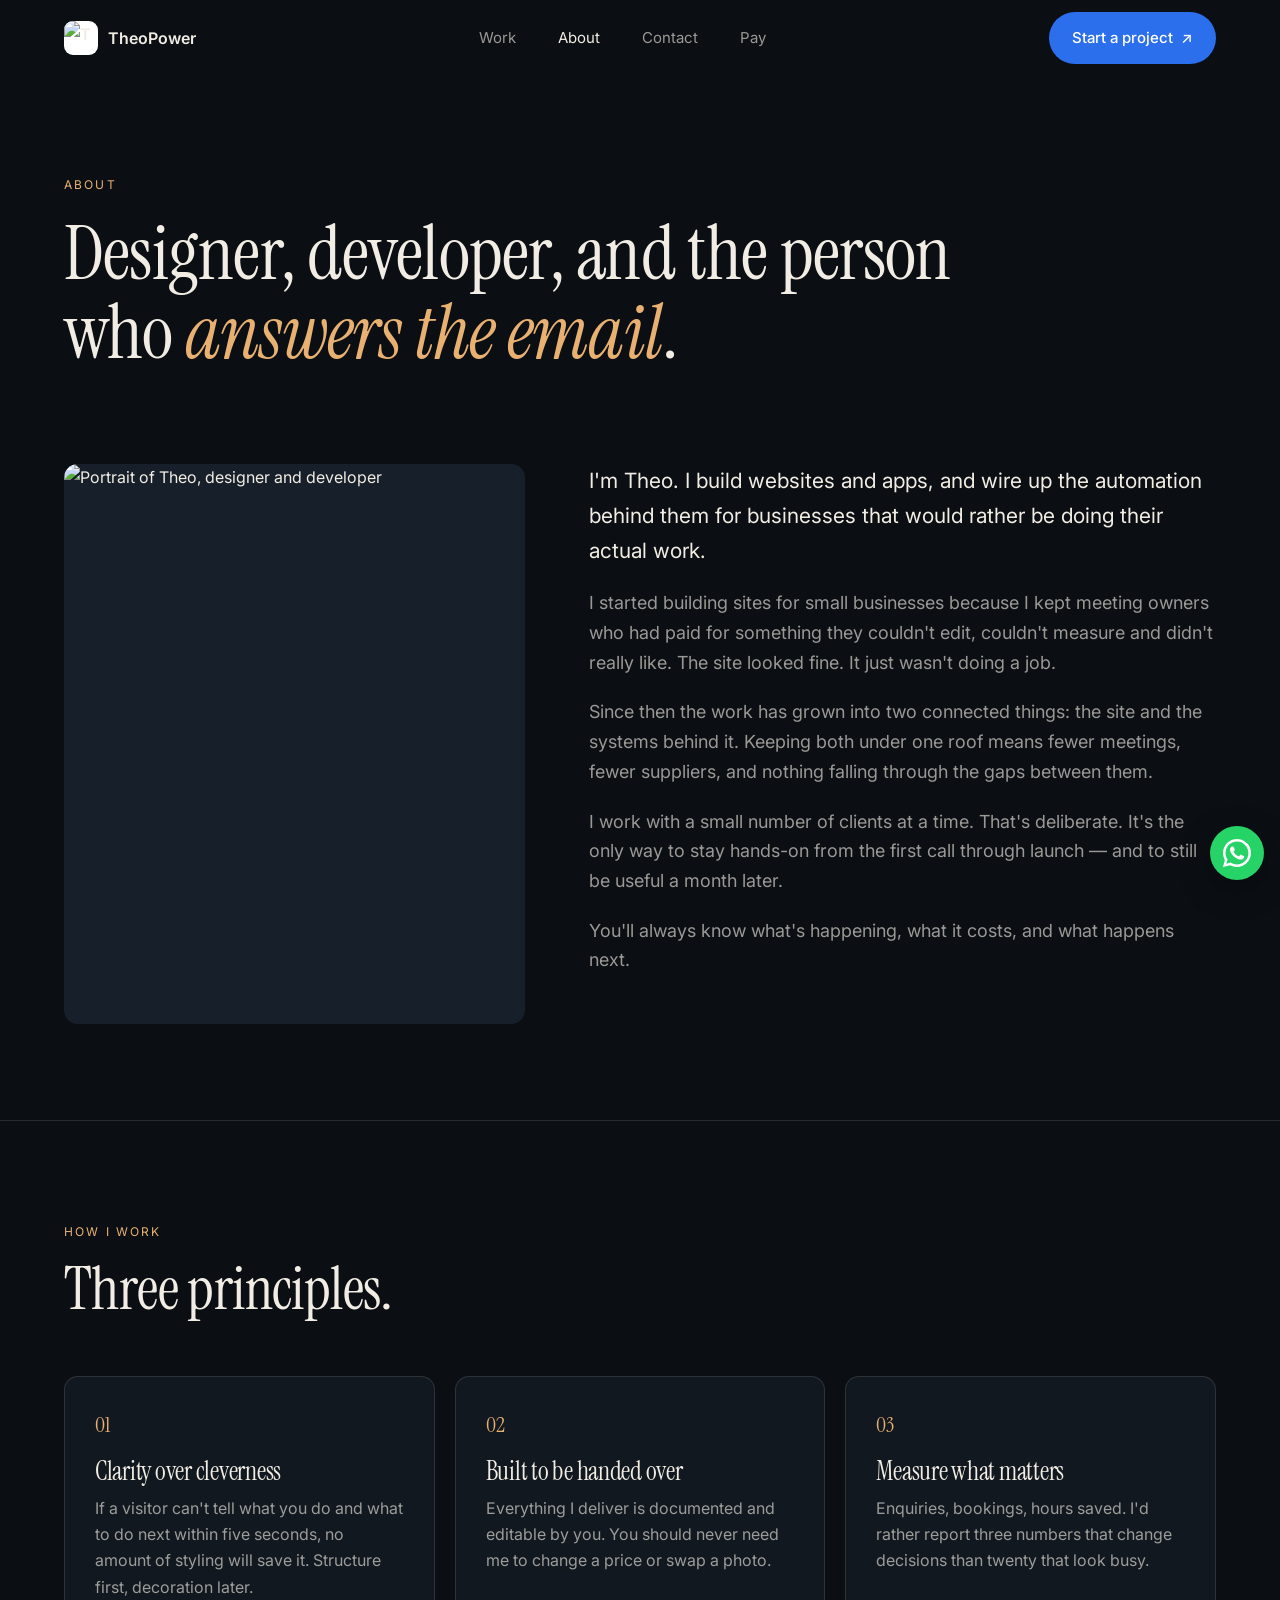
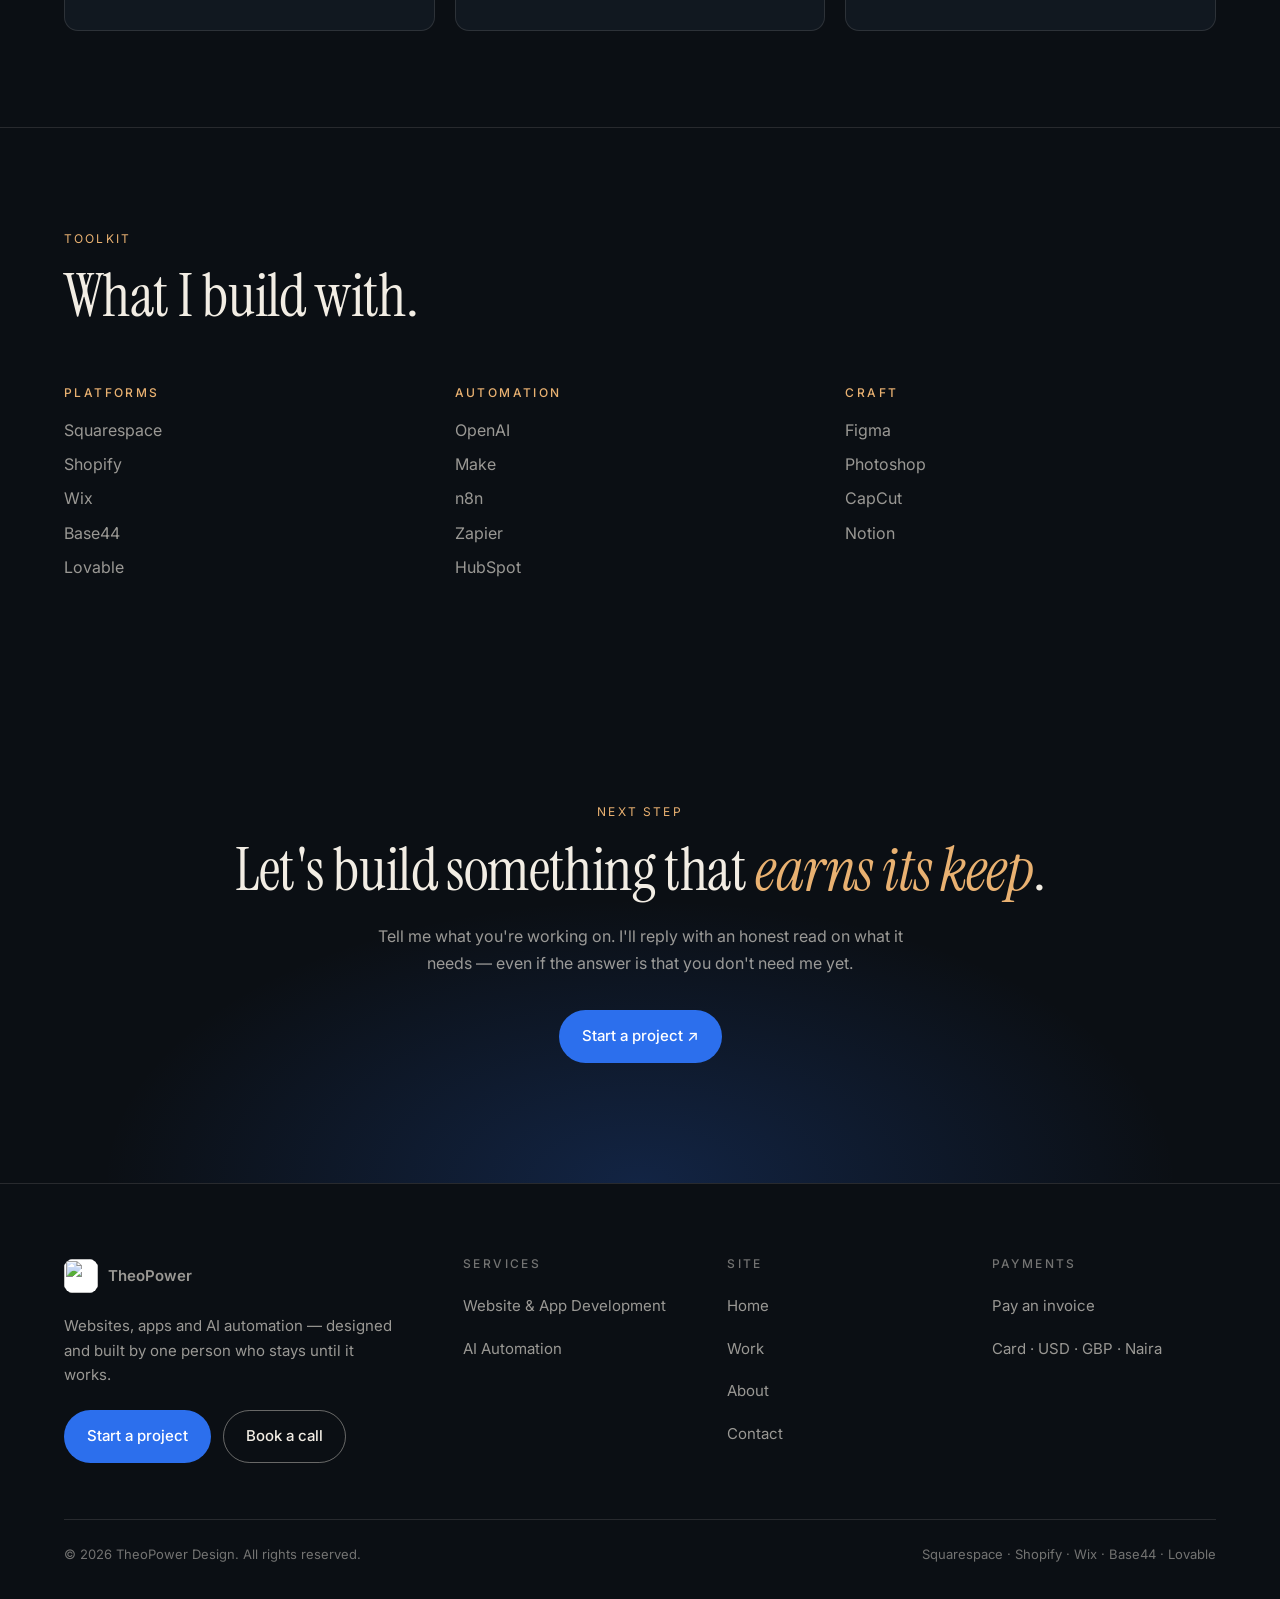
==== about.html @ 073e1268 "Launch TheoPower website" ====
<!doctype html>
<html lang="en">
<head>
<meta charset="utf-8">
<meta name="viewport" content="width=device-width,initial-scale=1,viewport-fit=cover">
<meta name="theme-color" content="#0b0f14">
<meta name="color-scheme" content="dark">
<title>About | TheoPower</title>
<meta name="description" content="Designer, developer, and the person who answers the email.">
<link rel="stylesheet" href="styles.css">
</head>
<body data-page="about">
<main>
  <section class="page-hero">
    <div class="wrap">
      <span class="eyebrow">About</span>
      <h1>Designer, developer, and the person who <em>answers the email</em>.</h1>
    </div>
  </section>

  <section style="padding-top:0">
    <div class="wrap split" style="align-items:start">
      <div class="portrait reveal"><img data-img="portrait" alt="Portrait of Theo, designer and developer"></div>
      <div class="prose reveal">
        <p>I'm Theo. I build websites and apps, and wire up the automation behind them for businesses that would rather be doing their actual work.</p>
        <p>I started building sites for small businesses because I kept meeting owners who had paid for something they couldn't edit, couldn't measure and didn't really like. The site looked fine. It just wasn't doing a job.</p>
        <p>Since then the work has grown into two connected things: the site and the systems behind it. Keeping both under one roof means fewer meetings, fewer suppliers, and nothing falling through the gaps between them.</p>
        <p>I work with a small number of clients at a time. That's deliberate. It's the only way to stay hands-on from the first call through launch — and to still be useful a month later.</p>
        <p>You'll always know what's happening, what it costs, and what happens next.</p>
      </div>
    </div>
  </section>

  <section class="divider">
    <div class="wrap">
      <div class="sec-head reveal"><div><span class="eyebrow">How I work</span><h2>Three principles.</h2></div></div>
      <div class="principles">
        <div class="card reveal"><span class="num">01</span><h3>Clarity over cleverness</h3><p>If a visitor can't tell what you do and what to do next within five seconds, no amount of styling will save it. Structure first, decoration later.</p></div>
        <div class="card reveal"><span class="num">02</span><h3>Built to be handed over</h3><p>Everything I deliver is documented and editable by you. You should never need me to change a price or swap a photo.</p></div>
        <div class="card reveal"><span class="num">03</span><h3>Measure what matters</h3><p>Enquiries, bookings, hours saved. I'd rather report three numbers that change decisions than twenty that look busy.</p></div>
      </div>
    </div>
  </section>

  <section class="divider">
    <div class="wrap">
      <div class="sec-head reveal"><div><span class="eyebrow">Toolkit</span><h2>What I build with.</h2></div></div>
      <div class="toolkit reveal">
        <div><h4>PLATFORMS</h4><ul><li>Squarespace</li><li>Shopify</li><li>Wix</li><li>Base44</li><li>Lovable</li></ul></div>
        <div><h4>AUTOMATION</h4><ul><li>OpenAI</li><li>Make</li><li>n8n</li><li>Zapier</li><li>HubSpot</li></ul></div>
        <div><h4>CRAFT</h4><ul><li>Figma</li><li>Photoshop</li><li>CapCut</li><li>Notion</li></ul></div>
      </div>
    </div>
  </section>

  <section class="cta">
    <div class="wrap reveal">
      <span class="eyebrow">Next step</span>
      <h2>Let's build something that <em>earns its keep</em>.</h2>
      <p>Tell me what you're working on. I'll reply with an honest read on what it needs — even if the answer is that you don't need me yet.</p>
      <a class="btn btn-primary" href="contact.html">Start a project ↗</a>
    </div>
  </section>
</main>
<script src="config.js"></script>
<script src="site.js"></script>
</body>
</html>
---- styles.css ----
@import url('https://fonts.googleapis.com/css2?family=Instrument+Serif:ital@0;1&family=Inter:wght@400;500;600&display=swap');

:root{
  --bg:#0b0f14; --bg-2:#111820; --surface:#17202a; --line:rgba(242,237,228,.12);
  --text:#f2ede4; --muted:rgba(242,237,228,.62); --faint:rgba(242,237,228,.45);
  --amber:#e9b171; --blue:#2c6fed; --blue-d:#144eb8; --ok:#5fc48a; --err:#ef7a6b;
  --serif:"Instrument Serif",Georgia,serif; --sans:Inter,ui-sans-serif,system-ui,-apple-system,sans-serif;
  --wrap:1200px; --r:14px;
}
*{box-sizing:border-box;margin:0;padding:0}
html{scroll-behavior:smooth}
body{background:var(--bg);color:var(--text);font:400 16px/1.65 var(--sans);-webkit-font-smoothing:antialiased;overflow-x:hidden}
img{max-width:100%;display:block}
[hidden]{display:none!important}
a{color:inherit;text-decoration:none}
button,input,select,textarea{font:inherit;color:inherit}
.wrap{max-width:var(--wrap);margin:0 auto;padding:0 24px}
@media(max-width:600px){.wrap{padding:0 16px}}

/* type */
.eyebrow{font-size:12px;letter-spacing:.18em;text-transform:uppercase;color:var(--amber);display:inline-flex;align-items:center;gap:10px}
.eyebrow.dot::before{content:"";width:7px;height:7px;border-radius:50%;background:var(--amber);box-shadow:0 0 12px var(--amber)}
h1,h2,h3{font-family:var(--serif);font-weight:400;line-height:1.04;letter-spacing:-.01em}
h1{font-size:clamp(44px,7.4vw,96px)}
h2{font-size:clamp(34px,4.8vw,60px)}
h3{font-size:clamp(24px,2.6vw,32px)}
h1 em,h2 em{color:var(--amber);font-style:italic}
.lead{font-size:clamp(17px,1.6vw,19px);color:var(--muted);max-width:620px}
p{color:var(--muted)}

/* buttons */
.btn{display:inline-flex;align-items:center;gap:8px;padding:13px 22px;border-radius:999px;font-weight:500;font-size:15px;transition:.25s;border:1px solid transparent;cursor:pointer;background:none}
.btn-primary{background:var(--blue);color:#fff}
.btn-primary:hover{background:var(--blue-d);transform:translateY(-1px)}
.btn-ghost{border-color:rgba(242,237,228,.4)}
.btn-ghost:hover{border-color:var(--text);background:rgba(242,237,228,.06)}
.btn-link{padding:4px 0;border-radius:0;border-bottom:1px solid var(--amber)}
.btn[disabled]{opacity:.5;pointer-events:none}

/* header */
.site-header{position:fixed;inset:0 0 auto;z-index:50;transition:.3s}
.site-header.scrolled{background:rgba(11,15,20,.82);backdrop-filter:blur(14px);border-bottom:1px solid var(--line)}
.nav{display:flex;align-items:center;justify-content:space-between;height:76px}
.logo{display:flex;align-items:center;gap:10px;font-weight:600}
.logo img{width:34px;height:34px;border-radius:9px;object-fit:cover;background:#fff}
.nav-links{display:flex;gap:34px;font-size:15px}
.nav-links a{color:var(--muted);transition:.2s}
.nav-links a:hover,.nav-links a.active{color:var(--text)}
.menu-btn{display:none;background:none;border:0;width:40px;height:40px;cursor:pointer}
.menu-btn span{display:block;width:22px;height:1.5px;background:var(--text);margin:5px auto;transition:.3s}
@media(max-width:820px){
  .nav-links,.nav .btn{display:none}
  .menu-btn{display:block}
  .nav-open .nav-links{display:flex;position:fixed;inset:76px 0 0;flex-direction:column;background:var(--bg);padding:32px 24px;gap:22px;font-size:28px;font-family:var(--serif)}
  .nav-open .nav-links a{color:var(--text)}
  .nav-open .menu-btn span:first-child{transform:translateY(3.5px) rotate(45deg)}
  .nav-open .menu-btn span:last-child{transform:translateY(-3px) rotate(-45deg)}
}

/* hero */
.hero{position:relative;min-height:100svh;display:flex;align-items:flex-end;padding:140px 0 90px;overflow:hidden}
.hero-bg{position:absolute;inset:0;z-index:-1}
.hero-bg img{width:100%;height:100%;object-fit:cover;transform:scale(1.06);animation:drift 22s ease-in-out infinite alternate}
.hero-bg::after{content:"";position:absolute;inset:0;background:linear-gradient(180deg,rgba(11,15,20,.35) 0%,rgba(11,15,20,.55) 55%,var(--bg) 100%),linear-gradient(90deg,rgba(11,15,20,.75),transparent 70%)}
@keyframes drift{to{transform:scale(1.14) translate(-1.5%,-1%)}}
.hero h1{margin:22px 0 26px}
.hero-ctas{display:flex;flex-wrap:wrap;gap:22px;align-items:center;margin-top:36px}
.scroll-cue{position:absolute;right:24px;bottom:34px;font-size:11px;letter-spacing:.2em;color:var(--faint);display:flex;align-items:center;gap:12px}
.scroll-cue::before{content:"";width:60px;height:1px;background:var(--faint)}
@media(max-width:600px){.scroll-cue{display:none}}

/* page hero (inner pages) */
.page-hero{padding:170px 0 70px}
.page-hero h1{font-size:clamp(40px,6vw,76px);margin:18px 0 22px;max-width:900px}

/* sections */
section{padding:96px 0}
@media(max-width:600px){section{padding:68px 0}}
.sec-head{display:grid;grid-template-columns:1fr 1fr;gap:40px;align-items:end;margin-bottom:56px}
.sec-head h2{margin-top:14px}
@media(max-width:820px){.sec-head{grid-template-columns:1fr;gap:18px}}
.divider{border-top:1px solid var(--line)}

/* intro strip */
.intro{display:flex;justify-content:space-between;align-items:center;gap:24px;padding:46px 0;border-bottom:1px solid var(--line)}
.intro p.big{font-family:var(--serif);font-size:clamp(24px,2.8vw,34px);color:var(--text);line-height:1.2}
.intro small{color:var(--faint);letter-spacing:.14em;font-size:12px}
@media(max-width:700px){.intro{flex-direction:column;align-items:flex-start}}

/* marquee */
.marquee-label{font-size:11px;letter-spacing:.2em;color:var(--faint);text-align:center;margin:44px 0 18px}
.marquee{overflow:hidden;mask-image:linear-gradient(90deg,transparent,#000 12%,#000 88%,transparent);padding-bottom:44px;border-bottom:1px solid var(--line)}
.marquee-track{display:flex;gap:56px;width:max-content;animation:scroll 38s linear infinite}
.marquee-track span{font-size:14px;letter-spacing:.22em;color:var(--muted);white-space:nowrap}
@keyframes scroll{to{transform:translateX(-50%)}}

/* service rows */
.services{border-top:1px solid var(--line)}
.service-row{display:grid;grid-template-columns:80px 1.1fr 1.4fr 200px;gap:32px;align-items:center;padding:34px 0;border-bottom:1px solid var(--line);transition:.3s;position:relative}
.service-row:hover{background:linear-gradient(90deg,rgba(44,111,237,.08),transparent)}
.service-row .num{font-family:var(--serif);font-size:26px;color:var(--amber)}
.service-row .thumb{height:120px;border-radius:10px;overflow:hidden}
.service-row .thumb img{width:100%;height:100%;object-fit:cover;filter:saturate(.85);transition:.5s}
.service-row:hover .thumb img{transform:scale(1.06)}
.service-row .more{font-size:12px;letter-spacing:.16em;color:var(--amber);grid-column:3;margin-top:-18px}
.service-row .thumb{grid-row:1/3;grid-column:4}
@media(max-width:900px){.service-row{grid-template-columns:50px 1fr;gap:14px 20px}.service-row .thumb{grid-column:1/-1;grid-row:auto;order:-1;height:180px}.service-row .more{margin-top:0}.service-row p,.service-row .more{grid-column:2}}

/* process */
.process{display:grid;grid-template-columns:repeat(4,1fr);gap:0;border:1px solid var(--line);border-radius:var(--r);overflow:hidden}
.process > div{padding:32px 26px;border-right:1px solid var(--line);background:var(--bg-2)}
.process > div:last-child{border-right:0}
.process .num{font-family:var(--serif);color:var(--amber);font-size:22px}
.process h3{font-size:26px;margin:16px 0 10px}
.process p{font-size:15px}
@media(max-width:900px){.process{grid-template-columns:1fr 1fr}.process > div:nth-child(2){border-right:0}.process > div:nth-child(-n+2){border-bottom:1px solid var(--line)}}
@media(max-width:560px){.process{grid-template-columns:1fr}.process > div{border-right:0;border-bottom:1px solid var(--line)}}

/* about split */
.split{display:grid;grid-template-columns:40% 1fr;gap:64px;align-items:center}
.portrait{aspect-ratio:4/5;max-height:560px;width:100%;border-radius:var(--r);overflow:hidden;background:var(--surface)}
.portrait img{width:100%;height:100%;object-fit:cover;object-position:center top}
.split h2{margin:14px 0 24px}
.split p + p{margin-top:16px}
@media(max-width:767px){.split{grid-template-columns:1fr;gap:36px}.portrait{max-height:420px}}

/* CTA */
.cta{text-align:center;padding:120px 0;background:radial-gradient(60% 80% at 50% 100%,rgba(44,111,237,.22),transparent 70%)}
.cta h2{max-width:820px;margin:16px auto 22px}
.cta p{max-width:560px;margin:0 auto 34px}

/* footer */
.site-footer{border-top:1px solid var(--line);padding:70px 0 34px;font-size:15px}
.foot-grid{display:grid;grid-template-columns:1.6fr 1fr 1fr 1fr;gap:40px}
.foot-grid h4{font-size:11px;letter-spacing:.2em;color:var(--faint);font-weight:500;margin-bottom:16px}
.foot-grid ul{list-style:none;display:grid;gap:10px}
.foot-grid a{color:var(--muted)}
.foot-grid a:hover{color:var(--text)}
.foot-grid .blurb{max-width:340px;margin:16px 0 22px}
.foot-ctas{display:flex;gap:12px;flex-wrap:wrap}
.foot-bottom{display:flex;justify-content:space-between;gap:16px;flex-wrap:wrap;margin-top:56px;padding-top:24px;border-top:1px solid var(--line);color:var(--faint);font-size:13px}
@media(max-width:820px){.foot-grid{grid-template-columns:1fr 1fr}.foot-grid > div:first-child{grid-column:1/-1}}

/* about page */
.prose{max-width:720px}
.prose p{font-size:18px;margin-bottom:20px}
.prose p:first-child{color:var(--text);font-size:21px}
.principles{display:grid;grid-template-columns:repeat(3,1fr);gap:20px}
.card{background:var(--bg-2);border:1px solid var(--line);border-radius:var(--r);padding:30px}
.card .num{font-family:var(--serif);color:var(--amber);font-size:22px}
.card h3{font-size:26px;margin:14px 0 10px}
@media(max-width:820px){.principles{grid-template-columns:1fr}}
.toolkit{display:grid;grid-template-columns:repeat(3,1fr);gap:20px}
.toolkit h4{font-size:11px;letter-spacing:.2em;color:var(--amber);font-weight:500;margin-bottom:14px}
.toolkit ul{list-style:none;display:grid;gap:8px;color:var(--muted)}
@media(max-width:820px){.toolkit{grid-template-columns:1fr 1fr}}

/* forms */
.form-grid{display:grid;grid-template-columns:1.3fr 1fr;gap:64px}
@media(max-width:900px){.form-grid{grid-template-columns:1fr}}
.field{margin-bottom:22px}
.field label,.label{display:block;font-size:11px;letter-spacing:.2em;color:var(--faint);margin-bottom:10px;text-transform:uppercase}
.input,select.input,textarea.input{width:100%;background:var(--bg-2);border:1px solid var(--line);border-radius:10px;padding:14px 16px;outline:none;transition:.2s}
.input:focus{border-color:var(--blue);box-shadow:0 0 0 3px rgba(44,111,237,.2)}
textarea.input{min-height:150px;resize:vertical}
.chips{display:flex;flex-wrap:wrap;gap:10px}
.chips input{position:absolute;opacity:0;pointer-events:none}
.chips label{margin:0;letter-spacing:0;text-transform:none;font-size:14px;color:var(--muted);border:1px solid var(--line);border-radius:999px;padding:9px 16px;cursor:pointer;transition:.2s}
.chips input:checked + label{border-color:var(--blue);background:rgba(44,111,237,.16);color:var(--text)}
.chips input:focus-visible + label{outline:2px solid var(--blue)}
.form-actions{display:flex;flex-wrap:wrap;gap:12px;margin-top:8px}
.notice{margin-top:18px;padding:14px 16px;border-radius:10px;font-size:15px;display:none}
.notice.show{display:block}
.notice.ok{background:rgba(95,196,138,.12);color:var(--ok);border:1px solid rgba(95,196,138,.3)}
.notice.err{background:rgba(239,122,107,.12);color:var(--err);border:1px solid rgba(239,122,107,.3)}
.steps{list-style:none;display:grid;gap:22px}
.steps li{display:grid;grid-template-columns:44px 1fr;gap:10px}
.steps .num{font-family:var(--serif);color:var(--amber);font-size:22px}
.aside{background:var(--bg-2);border:1px solid var(--line);border-radius:var(--r);padding:32px;align-self:start;position:sticky;top:100px}
.aside h3{font-size:28px;margin-bottom:22px}
.aside .note{margin-top:26px;padding-top:22px;border-top:1px solid var(--line);font-size:15px}

/* pay page */
.pay-methods{display:grid;gap:14px;margin:6px 0 26px}
.method{display:grid;grid-template-columns:22px 1fr auto;gap:14px;align-items:center;border:1px solid var(--line);border-radius:12px;padding:18px;cursor:pointer;transition:.2s;background:var(--bg-2)}
.method:hover{border-color:rgba(242,237,228,.3)}
.method input{accent-color:var(--blue);width:18px;height:18px}
.method strong{display:block;font-weight:500}
.method small{color:var(--faint);font-size:13px}
.method .tag{font-size:11px;letter-spacing:.14em;color:var(--amber);border:1px solid rgba(233,177,113,.4);padding:4px 9px;border-radius:999px}
.method:has(input:checked){border-color:var(--blue);background:rgba(44,111,237,.1)}
.amount-row{display:grid;grid-template-columns:120px 1fr;gap:12px}
.panel{display:none;border:1px solid var(--line);border-radius:12px;padding:24px;background:var(--surface);margin-bottom:22px}
.panel.show{display:block}
.panel h4{font-family:var(--serif);font-weight:400;font-size:24px;margin-bottom:6px}
.acct{display:grid;gap:2px;margin-top:16px}
.acct-row{display:flex;justify-content:space-between;gap:12px;align-items:center;padding:12px 0;border-bottom:1px dashed var(--line)}
.acct-row:last-child{border-bottom:0}
.acct-row span{color:var(--faint);font-size:13px}
.acct-row b{font-weight:500;text-align:right;word-break:break-all}
.copy{background:none;border:1px solid var(--line);border-radius:8px;padding:5px 10px;font-size:12px;color:var(--muted);cursor:pointer;margin-left:10px;flex-shrink:0}
.copy:hover{color:var(--text);border-color:var(--text)}
.summary{font-size:15px;margin-top:6px}
.summary b{color:var(--text);font-weight:500}
.secure{display:flex;gap:10px;align-items:flex-start;font-size:14px;color:var(--faint);margin-top:18px}

/* case study */
.cs-hero-img{height:min(62vh,560px);border-radius:var(--r);overflow:hidden;margin-top:30px}
.cs-hero-img img{width:100%;height:100%;object-fit:cover}
.facts{display:grid;grid-template-columns:repeat(4,1fr);gap:24px;padding:40px 0;border-bottom:1px solid var(--line)}
.facts span{display:block;font-size:11px;letter-spacing:.2em;color:var(--faint);margin-bottom:8px}
.facts b{font-weight:500}
@media(max-width:820px){.facts{grid-template-columns:1fr 1fr}}
.two-col{display:grid;grid-template-columns:1fr 1.4fr;gap:56px}
@media(max-width:820px){.two-col{grid-template-columns:1fr;gap:20px}}
.two-col h2{margin-top:14px}
.two-col > p{font-size:18px}
.sites{display:grid;grid-template-columns:repeat(auto-fill,minmax(280px,1fr));gap:18px}
.site-card{display:flex;flex-direction:column;gap:10px;transition:.25s}
.site-card:hover{border-color:var(--blue);transform:translateY(-2px)}
.site-card .top{display:flex;justify-content:space-between;align-items:center}
.site-card .top .num{font-family:var(--serif);font-size:20px;color:var(--amber)}
.site-card .badge{font-size:10px;letter-spacing:.16em;color:var(--muted);border:1px solid var(--line);padding:3px 8px;border-radius:999px}
.site-card h3{font-size:24px;margin:4px 0 0}
.site-card .url{font-size:13px;color:var(--amber);margin-top:auto}
.gallery{display:grid;grid-template-columns:repeat(auto-fill,minmax(200px,1fr));gap:14px}
.gallery button{border:0;padding:0;background:var(--surface);border-radius:10px;overflow:hidden;cursor:zoom-in;aspect-ratio:3/4}
.gallery img{width:100%;height:100%;object-fit:cover;transition:.4s}
.gallery button:hover img{transform:scale(1.04)}
.tags{display:flex;flex-wrap:wrap;gap:8px;margin-bottom:26px}
.tags span{font-size:11px;letter-spacing:.16em;border:1px solid var(--line);padding:6px 12px;border-radius:999px;color:var(--muted)}
.checklist{list-style:none;display:grid;grid-template-columns:1fr 1fr;gap:0 40px}
.checklist li{padding:16px 0 16px 30px;border-bottom:1px solid var(--line);position:relative;color:var(--text)}
.checklist li::before{content:"";position:absolute;left:0;top:24px;width:14px;height:1px;background:var(--amber)}
@media(max-width:700px){.checklist{grid-template-columns:1fr}}
.stats{display:grid;grid-template-columns:repeat(3,1fr);gap:20px}
.stats .stat b{display:block;font-family:var(--serif);font-weight:400;font-size:clamp(52px,6vw,80px);color:var(--amber);line-height:1}
@media(max-width:700px){.stats{grid-template-columns:1fr}}
blockquote{font-family:var(--serif);font-size:clamp(26px,3.2vw,40px);line-height:1.2;max-width:900px;margin:70px 0 18px}
cite{font-style:normal;font-size:12px;letter-spacing:.18em;color:var(--faint)}
.more-grid{display:grid;grid-template-columns:repeat(3,1fr);gap:18px}
@media(max-width:820px){.more-grid{grid-template-columns:1fr}}
.next-cs{display:flex;justify-content:space-between;align-items:center;gap:20px;padding:50px 0;border-top:1px solid var(--line);border-bottom:1px solid var(--line)}
.next-cs h2{transition:.3s}
.next-cs:hover h2{color:var(--amber)}

/* lightbox */
.lightbox{position:fixed;inset:0;background:rgba(5,7,10,.94);z-index:100;display:none;align-items:center;justify-content:center;padding:24px}
.lightbox.show{display:flex}
.lightbox img{max-height:90vh;max-width:100%;border-radius:10px}
.lightbox button{position:absolute;top:18px;right:18px;background:none;border:1px solid var(--line);border-radius:999px;width:44px;height:44px;cursor:pointer;font-size:20px}

/* reveal */
.reveal{opacity:0;transform:translateY(24px);transition:opacity .8s ease,transform .8s ease}
.reveal.in{opacity:1;transform:none}
@media(prefers-reduced-motion:reduce){.reveal{opacity:1;transform:none}.hero-bg img,.marquee-track{animation:none}}

/* cursor ring (mouse only) */
.cursor{position:fixed;top:0;left:0;width:34px;height:34px;border:1.5px solid var(--blue);border-radius:50%;pointer-events:none;z-index:200;transform:translate(-50%,-50%);transition:width .2s,height .2s,background .2s,opacity .2s;opacity:0}
.cursor.big{width:58px;height:58px;background:rgba(44,111,237,.12)}
@media(hover:none),(pointer:coarse){.cursor{display:none}}

/* whatsapp float */
.wa-float{position:fixed;right:20px;bottom:76px;z-index:60;width:54px;height:54px;border-radius:50%;background:#25d366;display:grid;place-items:center;box-shadow:0 10px 30px rgba(0,0,0,.35);transition:.2s}
.wa-float:hover{transform:scale(1.06)}
.wa-float svg{width:28px;height:28px;fill:#fff}

/* =================================================================
   RESPONSIVE POLISH — phones, tablets, laptops, large & 4K screens
   ================================================================= */
html{-webkit-text-size-adjust:100%;text-size-adjust:100%}
body{overflow-wrap:break-word}
::selection{background:rgba(44,111,237,.45);color:#fff}
:focus-visible{outline:2px solid var(--blue);outline-offset:3px;border-radius:6px}

/* readable small text everywhere (was 10–11px) */
.eyebrow,.marquee-label,.intro small,.scroll-cue,.foot-grid h4,.field label,.label,
.facts span,.tags span,.toolkit h4,.service-row .more,.method .tag,.site-card .badge,cite{font-size:12px}

/* comfortable tap targets (44px) */
.btn{min-height:46px}
.btn-link{min-height:44px;padding:10px 0 6px}
.nav-links a{padding:10px 4px}
.logo{min-height:44px}
.page-hero a.eyebrow{padding:12px 0;margin:-12px 0}
.aside .note a,.foot-grid ul a{display:inline-block;padding:4px 0}
.foot-grid .btn{padding:13px 22px}
.foot-grid .btn-primary,.foot-grid .btn-primary:hover{color:#fff}
.foot-grid .btn-ghost{color:var(--text)}
.foot-grid .logo{display:flex}
.copy{min-height:34px;padding:6px 12px}
.chips label{padding:11px 16px}

/* notched phones / home-indicator */
.wa-float{bottom:calc(20px + env(safe-area-inset-bottom));right:calc(16px + env(safe-area-inset-right))}
.site-header .nav{padding-left:max(24px,env(safe-area-inset-left));padding-right:max(24px,env(safe-area-inset-right))}

/* hero: never an empty screen of space on tall tablets */
.hero{min-height:min(100svh,900px)}
@media (orientation:portrait) and (min-width:600px){.hero{min-height:72svh}}
@media (max-height:500px) and (orientation:landscape){
  .hero{min-height:auto;padding:110px 0 60px}.scroll-cue{display:none}
  .page-hero{padding:110px 0 40px}
  .nav-open .nav-links{overflow-y:auto;font-size:22px;gap:14px}
}

/* case-study hero image: proportional instead of 62% of screen height */
.cs-hero-img{height:auto;aspect-ratio:16/9;max-height:620px}
@media(max-width:600px){.cs-hero-img{aspect-ratio:4/3}}

/* small phones (≤380px: iPhone SE, small Androids) */
@media(max-width:380px){
  body{font-size:15px}
  h1{font-size:40px}
  .page-hero h1{font-size:36px}
  h2{font-size:31px}
  .hero{padding:120px 0 64px}
  .hero-ctas{gap:14px}
  .hero-ctas .btn{width:100%;justify-content:center}
  .btn-link{justify-content:center}
  .process > div,.card,.aside,.panel{padding:22px}
  .method{grid-template-columns:20px 1fr;padding:16px}
  .method .tag{grid-column:2;justify-self:start}
  .acct-row{flex-direction:column;align-items:flex-start;gap:4px}
  .acct-row b{text-align:left}
  .amount-row{grid-template-columns:96px 1fr}
  .foot-grid{grid-template-columns:1fr}
  .foot-ctas .btn{flex:1;justify-content:center}
}

/* phones */
@media(max-width:600px){
  .hero h1 br{display:none}
  .sec-head{margin-bottom:36px}
  .intro{padding:34px 0}
  .stats{gap:28px}
  blockquote{margin-top:44px}
  .next-cs{padding:34px 0}
  .form-actions .btn{flex:1 1 auto;justify-content:center}
  .aside{position:static}
  .cta{padding:84px 0}
}

/* tablets */
@media(min-width:601px) and (max-width:1024px){
  section{padding:80px 0}
  .aside{position:static}
  .principles{grid-template-columns:1fr 1fr}
  .principles > :last-child:nth-child(odd){grid-column:1/-1}
}
@media(min-width:821px) and (max-width:1100px){.nav-links{gap:22px}}

/* touch devices: no hover-zoom stickiness */
@media(hover:none){
  .service-row:hover{background:none}
  .service-row:hover .thumb img,.gallery button:hover img{transform:none}
  .btn-primary:hover,.site-card:hover{transform:none}
}

/* large desktops */
@media(min-width:1600px){
  :root{--wrap:1360px}
  body{font-size:17px}
  h1{font-size:clamp(96px,5.6vw,124px)}
  h2{font-size:clamp(60px,3.4vw,76px)}
  .lead{font-size:20px;max-width:700px}
  .nav{height:88px}
}
/* 2K / 4K screens */
@media(min-width:2200px){
  :root{--wrap:1680px}
  body{font-size:19px}
  h1{font-size:clamp(124px,5.2vw,168px)}
  h2{font-size:clamp(76px,3.2vw,100px)}
  h3{font-size:38px}
  .lead{font-size:23px;max-width:820px}
  .eyebrow,.marquee-label,.field label,.label,.facts span{font-size:14px}
  .btn{font-size:17px;padding:16px 28px}
  .nav-links{font-size:17px;gap:44px}
  .logo img{width:40px;height:40px}
  .marquee-track span{font-size:17px}
  .service-row{grid-template-columns:110px 1.1fr 1.4fr 280px}
  .service-row .thumb{height:160px}
  .portrait{max-height:720px}
  section{padding:130px 0}
}

/* print */
@media print{.site-header,.wa-float,.cursor,.hero-bg,.marquee{display:none}body{background:#fff;color:#000}p{color:#333}}
@media(max-width:600px){.wa-float{width:50px;height:50px;right:12px}.wa-float svg{width:26px;height:26px}}
.site-footer{padding-bottom:calc(34px + env(safe-area-inset-bottom))}
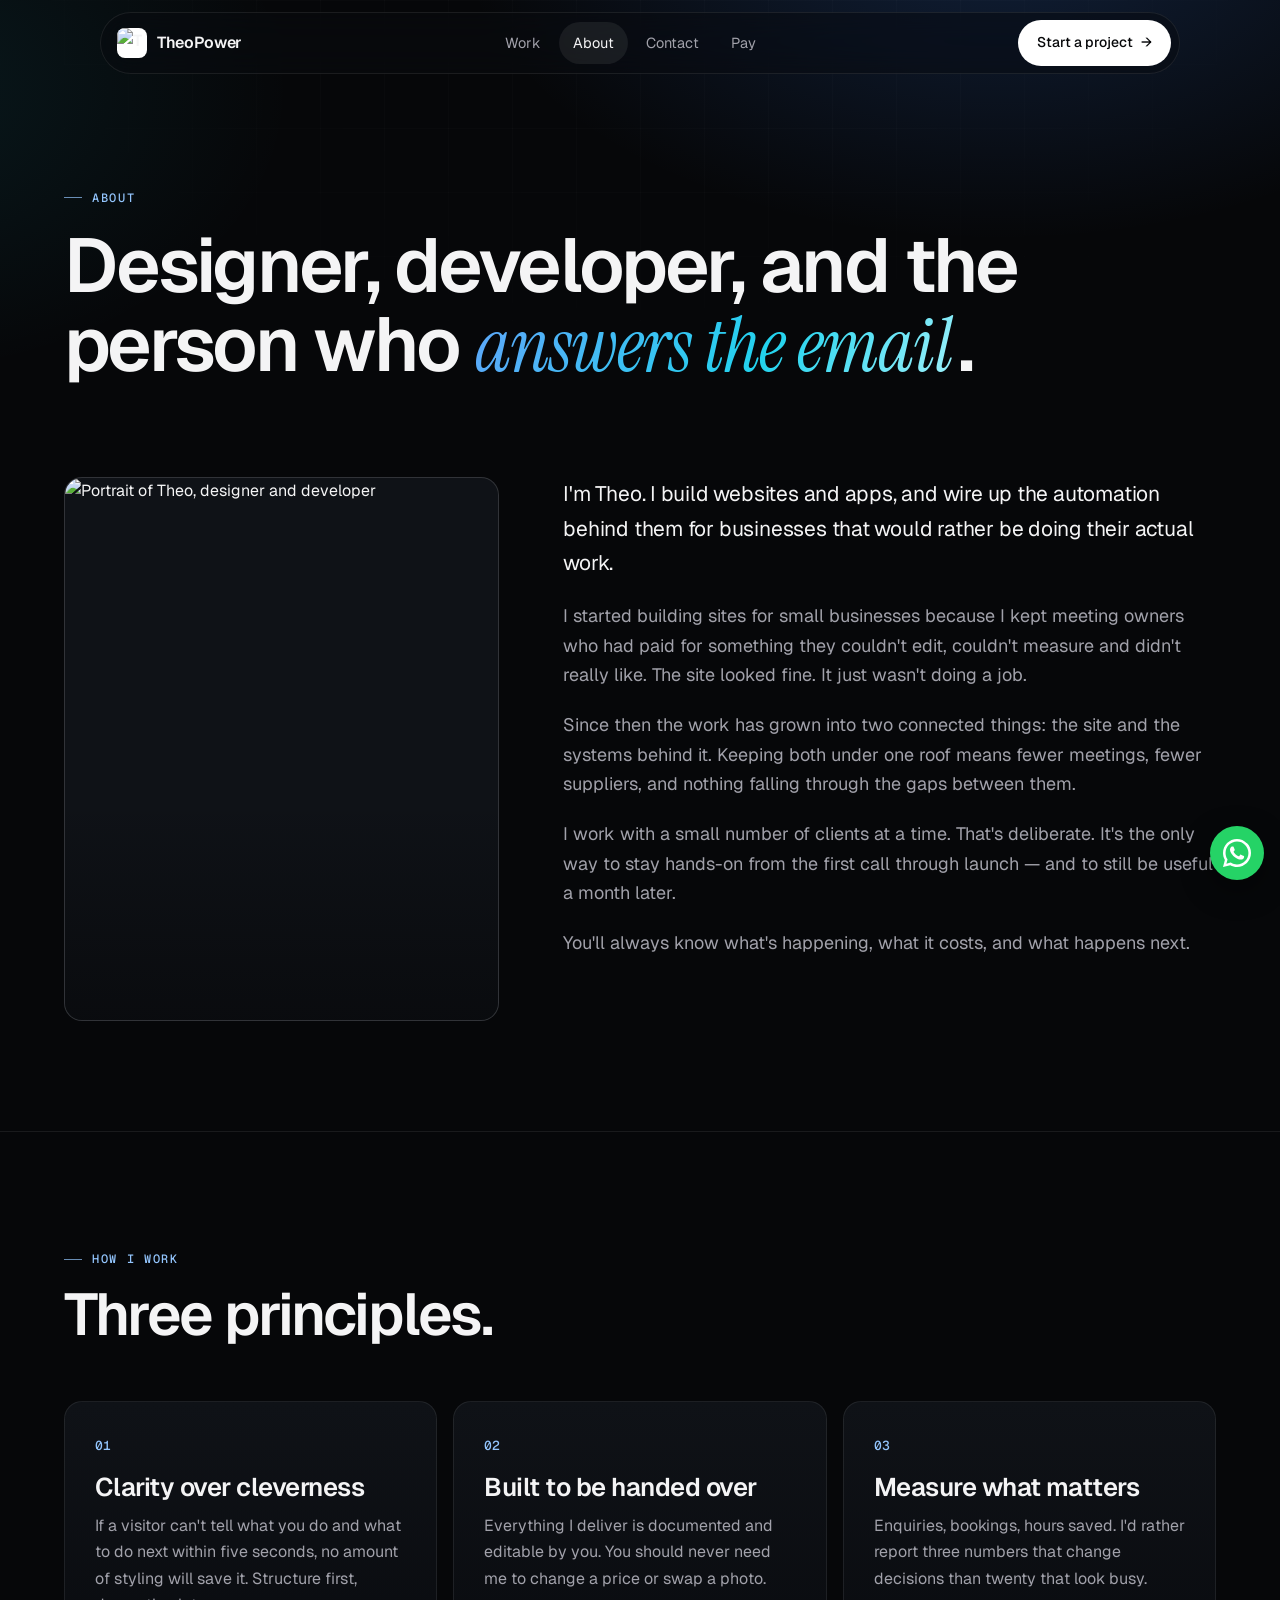
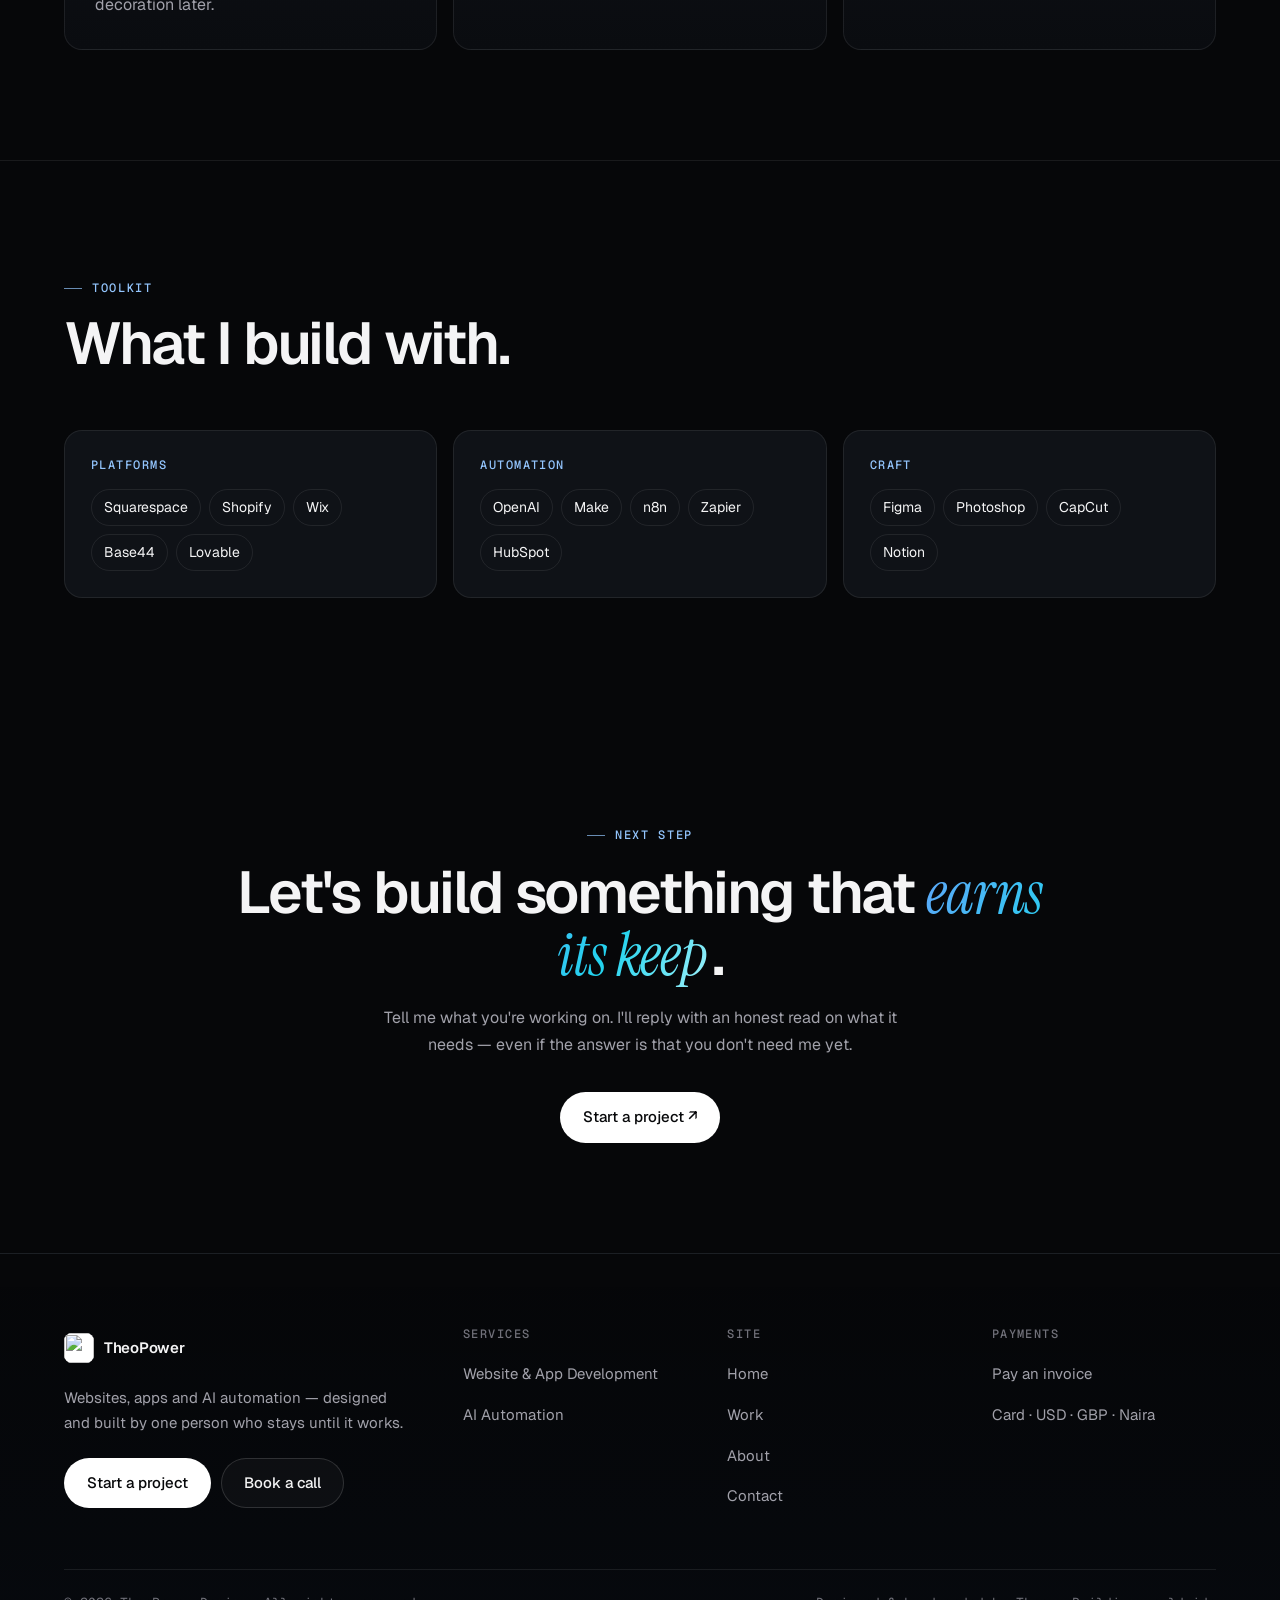
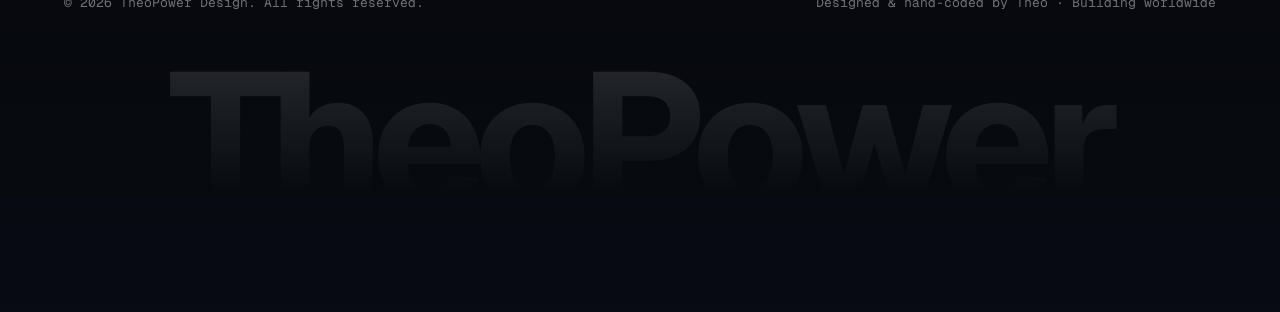
==== commit 2adba7a0: "Premium redesign" ====
--- a/about.html
+++ b/about.html
@@ -3,7 +3,7 @@
 <head>
 <meta charset="utf-8">
 <meta name="viewport" content="width=device-width,initial-scale=1,viewport-fit=cover">
-<meta name="theme-color" content="#0b0f14">
+<meta name="theme-color" content="#060709">
 <meta name="color-scheme" content="dark">
 <title>About | TheoPower</title>
 <meta name="description" content="Designer, developer, and the person who answers the email.">
--- a/styles.css
+++ b/styles.css
@@ -1,391 +1,427 @@
-@import url('https://fonts.googleapis.com/css2?family=Instrument+Serif:ital@0;1&family=Inter:wght@400;500;600&display=swap');
-
+@import url('https://fonts.googleapis.com/css2?family=Geist:wght@300;400;500;600;700&family=Geist+Mono:wght@400;500&family=Instrument+Serif:ital@1&display=swap');
+
+/* =====================================================================
+   TheoPower — design system
+   Near-black canvas · electric blue → cyan accent · Geist + Geist Mono
+   ===================================================================== */
 :root{
-  --bg:#0b0f14; --bg-2:#111820; --surface:#17202a; --line:rgba(242,237,228,.12);
-  --text:#f2ede4; --muted:rgba(242,237,228,.62); --faint:rgba(242,237,228,.45);
-  --amber:#e9b171; --blue:#2c6fed; --blue-d:#144eb8; --ok:#5fc48a; --err:#ef7a6b;
-  --serif:"Instrument Serif",Georgia,serif; --sans:Inter,ui-sans-serif,system-ui,-apple-system,sans-serif;
-  --wrap:1200px; --r:14px;
+  --bg:#060709; --bg-2:#0a0c10; --surface:#0f1217; --surface-2:#141820; --surface-3:#1a1f29;
+  --line:rgba(255,255,255,.08); --line-2:rgba(255,255,255,.14);
+  --text:#f4f4f5; --muted:#a1a1aa; --faint:#71717a;
+  --accent:#3b82f6; --accent-2:#22d3ee; --accent-ink:#93c5fd;
+  --grad:linear-gradient(120deg,#60a5fa 0%,#22d3ee 60%,#a5f3fc 100%);
+  --glow:0 0 0 1px rgba(96,165,250,.25),0 10px 40px -10px rgba(59,130,246,.55);
+  --ok:#34d399; --err:#f87171;
+  --amber:var(--accent-ink); --blue:var(--accent); --blue-d:#2563eb;
+  --sans:"Geist",ui-sans-serif,system-ui,-apple-system,"Segoe UI",sans-serif;
+  --mono:"Geist Mono",ui-monospace,SFMono-Regular,Menlo,monospace;
+  --serif:"Instrument Serif",Georgia,serif;
+  --wrap:1200px; --r:18px; --r-sm:12px;
 }
 *{box-sizing:border-box;margin:0;padding:0}
-html{scroll-behavior:smooth}
-body{background:var(--bg);color:var(--text);font:400 16px/1.65 var(--sans);-webkit-font-smoothing:antialiased;overflow-x:hidden}
+html{scroll-behavior:smooth;-webkit-text-size-adjust:100%;text-size-adjust:100%}
+body{background:var(--bg);color:var(--text);font:400 16px/1.65 var(--sans);-webkit-font-smoothing:antialiased;overflow-x:hidden;overflow-wrap:break-word}
+body::before{content:"";position:fixed;inset:0;z-index:-2;pointer-events:none;
+  background:radial-gradient(900px 520px at 78% -8%,rgba(59,130,246,.20),transparent 60%),radial-gradient(700px 480px at -10% 10%,rgba(34,211,238,.09),transparent 60%),var(--bg)}
+body::after{content:"";position:fixed;inset:0;z-index:-1;pointer-events:none;opacity:.5;
+  background-image:linear-gradient(rgba(255,255,255,.035) 1px,transparent 1px),linear-gradient(90deg,rgba(255,255,255,.035) 1px,transparent 1px);
+  background-size:64px 64px;-webkit-mask-image:radial-gradient(ellipse 80% 60% at 50% 0%,#000 30%,transparent 75%);mask-image:radial-gradient(ellipse 80% 60% at 50% 0%,#000 30%,transparent 75%)}
 img{max-width:100%;display:block}
 [hidden]{display:none!important}
 a{color:inherit;text-decoration:none}
 button,input,select,textarea{font:inherit;color:inherit}
+::selection{background:rgba(59,130,246,.45);color:#fff}
+:focus-visible{outline:2px solid var(--accent-2);outline-offset:3px;border-radius:8px}
 .wrap{max-width:var(--wrap);margin:0 auto;padding:0 24px}
 @media(max-width:600px){.wrap{padding:0 16px}}
 
 /* type */
-.eyebrow{font-size:12px;letter-spacing:.18em;text-transform:uppercase;color:var(--amber);display:inline-flex;align-items:center;gap:10px}
-.eyebrow.dot::before{content:"";width:7px;height:7px;border-radius:50%;background:var(--amber);box-shadow:0 0 12px var(--amber)}
-h1,h2,h3{font-family:var(--serif);font-weight:400;line-height:1.04;letter-spacing:-.01em}
-h1{font-size:clamp(44px,7.4vw,96px)}
-h2{font-size:clamp(34px,4.8vw,60px)}
-h3{font-size:clamp(24px,2.6vw,32px)}
-h1 em,h2 em{color:var(--amber);font-style:italic}
-.lead{font-size:clamp(17px,1.6vw,19px);color:var(--muted);max-width:620px}
+.eyebrow{font:500 12px/1 var(--mono);letter-spacing:.14em;text-transform:uppercase;color:var(--accent-ink);display:inline-flex;align-items:center;gap:10px}
+.eyebrow::before{content:"";width:18px;height:1px;background:currentColor;opacity:.7}
+.eyebrow.dot::before{width:8px;height:8px;border-radius:50%;background:var(--ok);opacity:1;animation:pulse 2s infinite}
+@keyframes pulse{0%{box-shadow:0 0 0 0 rgba(52,211,153,.55)}70%{box-shadow:0 0 0 10px rgba(52,211,153,0)}100%{box-shadow:0 0 0 0 rgba(52,211,153,0)}}
+h1,h2,h3{font-family:var(--sans);font-weight:600;letter-spacing:-.035em;line-height:1.03}
+h1{font-size:clamp(44px,7vw,90px)}
+h2{font-size:clamp(34px,4.6vw,60px)}
+h3{font-size:clamp(21px,2vw,26px);letter-spacing:-.02em;line-height:1.2}
+h1 em,h2 em{font-family:var(--serif);font-weight:400;font-style:italic;letter-spacing:-.01em;background:var(--grad);-webkit-background-clip:text;background-clip:text;color:transparent;padding-right:.08em}
+.lead{font-size:clamp(17px,1.5vw,19px);color:var(--muted);max-width:600px}
 p{color:var(--muted)}
 
 /* buttons */
-.btn{display:inline-flex;align-items:center;gap:8px;padding:13px 22px;border-radius:999px;font-weight:500;font-size:15px;transition:.25s;border:1px solid transparent;cursor:pointer;background:none}
-.btn-primary{background:var(--blue);color:#fff}
-.btn-primary:hover{background:var(--blue-d);transform:translateY(-1px)}
-.btn-ghost{border-color:rgba(242,237,228,.4)}
-.btn-ghost:hover{border-color:var(--text);background:rgba(242,237,228,.06)}
-.btn-link{padding:4px 0;border-radius:0;border-bottom:1px solid var(--amber)}
+.btn{display:inline-flex;align-items:center;justify-content:center;gap:8px;min-height:46px;padding:12px 22px;border-radius:999px;font-weight:500;font-size:15px;transition:.25s cubic-bezier(.2,.7,.2,1);border:1px solid transparent;cursor:pointer;background:none;white-space:nowrap}
+.btn-primary{background:#fff;color:#07080a}
+.btn-primary:hover{box-shadow:var(--glow);transform:translateY(-1px)}
+.btn-ghost{border-color:var(--line-2);background:rgba(255,255,255,.03);color:var(--text)}
+.btn-ghost:hover{border-color:rgba(255,255,255,.35);background:rgba(255,255,255,.06)}
+.btn-link{min-height:44px;padding:10px 0 6px;border-radius:0;border-bottom:1px solid rgba(147,197,253,.5);color:var(--text)}
+.btn-link:hover{border-color:var(--accent-2)}
 .btn[disabled]{opacity:.5;pointer-events:none}
 
-/* header */
-.site-header{position:fixed;inset:0 0 auto;z-index:50;transition:.3s}
-.site-header.scrolled{background:rgba(11,15,20,.82);backdrop-filter:blur(14px);border-bottom:1px solid var(--line)}
-.nav{display:flex;align-items:center;justify-content:space-between;height:76px}
-.logo{display:flex;align-items:center;gap:10px;font-weight:600}
-.logo img{width:34px;height:34px;border-radius:9px;object-fit:cover;background:#fff}
-.nav-links{display:flex;gap:34px;font-size:15px}
-.nav-links a{color:var(--muted);transition:.2s}
-.nav-links a:hover,.nav-links a.active{color:var(--text)}
-.menu-btn{display:none;background:none;border:0;width:40px;height:40px;cursor:pointer}
-.menu-btn span{display:block;width:22px;height:1.5px;background:var(--text);margin:5px auto;transition:.3s}
-@media(max-width:820px){
-  .nav-links,.nav .btn{display:none}
+/* header: floating glass pill */
+.site-header{position:fixed;top:12px;left:0;right:0;z-index:50;pointer-events:none}
+.site-header .nav{pointer-events:auto;display:flex;align-items:center;justify-content:space-between;height:62px;padding:0 8px 0 16px;max-width:1080px;margin:0 auto;
+  border:1px solid var(--line);border-radius:999px;background:rgba(10,12,16,.55);-webkit-backdrop-filter:blur(16px) saturate(140%);backdrop-filter:blur(16px) saturate(140%);transition:.3s}
+.site-header.scrolled .nav{background:rgba(10,12,16,.85);border-color:var(--line-2);box-shadow:0 10px 40px -12px rgba(0,0,0,.7)}
+.logo{display:flex;align-items:center;gap:10px;font-weight:600;letter-spacing:-.02em;min-height:44px}
+.logo img{width:30px;height:30px;border-radius:8px;object-fit:cover;background:#fff}
+.nav-links{display:flex;gap:4px;font-size:14.5px}
+.nav-links a{color:var(--muted);padding:9px 14px;border-radius:999px;transition:.2s}
+.nav-links a:hover{color:var(--text);background:rgba(255,255,255,.05)}
+.nav-links a.active{color:var(--text);background:rgba(255,255,255,.07)}
+.site-header .nav > .btn{min-height:44px;padding:10px 18px;font-size:14px}
+.menu-btn{display:none;background:none;border:0;width:44px;height:44px;cursor:pointer}
+.menu-btn span{display:block;width:20px;height:1.5px;background:var(--text);margin:5px auto;transition:.3s}
+@media(max-width:860px){
+  .site-header{top:10px}
+  .site-header .nav{margin:0 12px}
+  .nav-links,.site-header .nav > .btn{display:none}
   .menu-btn{display:block}
-  .nav-open .nav-links{display:flex;position:fixed;inset:76px 0 0;flex-direction:column;background:var(--bg);padding:32px 24px;gap:22px;font-size:28px;font-family:var(--serif)}
-  .nav-open .nav-links a{color:var(--text)}
+  .nav-open .nav-links{display:flex;position:fixed;top:84px;left:12px;right:12px;flex-direction:column;gap:4px;padding:12px;border:1px solid var(--line-2);border-radius:20px;background:rgba(10,12,16,.97);font-size:20px;max-height:calc(100svh - 100px);overflow:auto}
+  .nav-open .nav-links a{color:var(--text);padding:14px 16px;border-radius:12px}
   .nav-open .menu-btn span:first-child{transform:translateY(3.5px) rotate(45deg)}
   .nav-open .menu-btn span:last-child{transform:translateY(-3px) rotate(-45deg)}
 }
+.progress{position:fixed;top:0;left:0;height:2px;width:100%;transform-origin:0 50%;transform:scaleX(0);background:var(--grad);z-index:60}
+
+/* sections */
+section{padding:110px 0}
+@media(max-width:600px){section{padding:72px 0}}
+.sec-head{display:grid;grid-template-columns:1.1fr .9fr;gap:40px;align-items:end;margin-bottom:56px}
+.sec-head h2{margin-top:16px}
+@media(max-width:860px){.sec-head{grid-template-columns:1fr;gap:18px;margin-bottom:40px}}
+.divider{border-top:1px solid var(--line)}
 
 /* hero */
-.hero{position:relative;min-height:100svh;display:flex;align-items:flex-end;padding:140px 0 90px;overflow:hidden}
-.hero-bg{position:absolute;inset:0;z-index:-1}
-.hero-bg img{width:100%;height:100%;object-fit:cover;transform:scale(1.06);animation:drift 22s ease-in-out infinite alternate}
-.hero-bg::after{content:"";position:absolute;inset:0;background:linear-gradient(180deg,rgba(11,15,20,.35) 0%,rgba(11,15,20,.55) 55%,var(--bg) 100%),linear-gradient(90deg,rgba(11,15,20,.75),transparent 70%)}
-@keyframes drift{to{transform:scale(1.14) translate(-1.5%,-1%)}}
-.hero h1{margin:22px 0 26px}
-.hero-ctas{display:flex;flex-wrap:wrap;gap:22px;align-items:center;margin-top:36px}
-.scroll-cue{position:absolute;right:24px;bottom:34px;font-size:11px;letter-spacing:.2em;color:var(--faint);display:flex;align-items:center;gap:12px}
-.scroll-cue::before{content:"";width:60px;height:1px;background:var(--faint)}
-@media(max-width:600px){.scroll-cue{display:none}}
-
-/* page hero (inner pages) */
-.page-hero{padding:170px 0 70px}
-.page-hero h1{font-size:clamp(40px,6vw,76px);margin:18px 0 22px;max-width:900px}
-
-/* sections */
-section{padding:96px 0}
-@media(max-width:600px){section{padding:68px 0}}
-.sec-head{display:grid;grid-template-columns:1fr 1fr;gap:40px;align-items:end;margin-bottom:56px}
-.sec-head h2{margin-top:14px}
-@media(max-width:820px){.sec-head{grid-template-columns:1fr;gap:18px}}
-.divider{border-top:1px solid var(--line)}
-
-/* intro strip */
-.intro{display:flex;justify-content:space-between;align-items:center;gap:24px;padding:46px 0;border-bottom:1px solid var(--line)}
-.intro p.big{font-family:var(--serif);font-size:clamp(24px,2.8vw,34px);color:var(--text);line-height:1.2}
-.intro small{color:var(--faint);letter-spacing:.14em;font-size:12px}
-@media(max-width:700px){.intro{flex-direction:column;align-items:flex-start}}
+.hero{position:relative;padding:170px 0 90px}
+.hero-grid{display:grid;grid-template-columns:1.15fr .85fr;gap:56px;align-items:center}
+.hero h1{margin:24px 0}
+.hero-ctas{display:flex;flex-wrap:wrap;gap:12px;align-items:center;margin-top:34px}
+.hero-meta{display:flex;flex-wrap:wrap;gap:10px 22px;margin-top:36px;font:400 13px/1.4 var(--mono);color:var(--faint)}
+.hero-meta span{display:inline-flex;align-items:center;gap:8px}
+.hero-meta span::before{content:"";width:5px;height:5px;border-radius:50%;background:var(--accent-2)}
+@media(max-width:980px){.hero-grid{grid-template-columns:1fr;gap:48px}.hero{padding:140px 0 70px}}
+
+/* terminal */
+.hero-visual{position:relative}
+.terminal{position:relative;border:1px solid var(--line-2);border-radius:var(--r);background:linear-gradient(180deg,rgba(20,24,32,.94),rgba(10,12,16,.94));box-shadow:0 30px 80px -30px rgba(0,0,0,.9),0 0 80px -30px rgba(59,130,246,.5);overflow:hidden}
+.term-bar{display:flex;align-items:center;gap:8px;padding:12px 14px;border-bottom:1px solid var(--line);font:500 12px var(--mono);color:var(--faint)}
+.term-bar i{width:11px;height:11px;border-radius:50%}
+.term-bar i:nth-child(1){background:#ff5f57}.term-bar i:nth-child(2){background:#febc2e}.term-bar i:nth-child(3){background:#28c840}
+.term-bar b{margin-left:auto;font-weight:500}
+.term-body{padding:20px 18px 22px;font:400 13.5px/1.85 var(--mono);color:#cbd5e1;min-height:316px;white-space:pre-wrap}
+.term-body .p{color:var(--accent-2)}
+.term-body .ok{color:var(--ok)}
+.term-body .dim{color:var(--faint)}
+.term-body .hl{color:#fff}
+.caret{display:inline-block;width:8px;height:16px;background:var(--accent-2);vertical-align:-3px;animation:blink 1s steps(1) infinite}
+@keyframes blink{50%{opacity:0}}
+.float-chip{position:absolute;font:500 12px var(--mono);padding:8px 12px;border-radius:999px;border:1px solid var(--line-2);background:rgba(15,18,23,.92);box-shadow:0 10px 30px -10px rgba(0,0,0,.8);display:flex;align-items:center;gap:8px;white-space:nowrap}
+.float-chip::before{content:"";width:7px;height:7px;border-radius:50%;background:var(--ok)}
+.hero-visual .c1{top:-16px;right:24px;animation:bob 6s ease-in-out infinite}
+.hero-visual .c2{bottom:-18px;left:-14px;animation:bob 7s ease-in-out infinite reverse}
+@keyframes bob{50%{transform:translateY(-8px)}}
+@media(max-width:600px){.term-body{font-size:11.5px;min-height:280px;padding:16px 14px}.hero-visual .c2{left:8px}.hero-visual .c1{right:8px}}
 
 /* marquee */
-.marquee-label{font-size:11px;letter-spacing:.2em;color:var(--faint);text-align:center;margin:44px 0 18px}
-.marquee{overflow:hidden;mask-image:linear-gradient(90deg,transparent,#000 12%,#000 88%,transparent);padding-bottom:44px;border-bottom:1px solid var(--line)}
-.marquee-track{display:flex;gap:56px;width:max-content;animation:scroll 38s linear infinite}
-.marquee-track span{font-size:14px;letter-spacing:.22em;color:var(--muted);white-space:nowrap}
+.logos{padding:30px 0 4px;border-top:1px solid var(--line);border-bottom:1px solid var(--line);background:rgba(255,255,255,.012)}
+.marquee-label{font:500 12px var(--mono);letter-spacing:.14em;color:var(--faint);text-align:center;margin-bottom:18px;text-transform:uppercase}
+.marquee{overflow:hidden;-webkit-mask-image:linear-gradient(90deg,transparent,#000 12%,#000 88%,transparent);mask-image:linear-gradient(90deg,transparent,#000 12%,#000 88%,transparent);padding-bottom:26px}
+.marquee-track{display:flex;gap:56px;width:max-content;animation:scroll 40s linear infinite}
+.marquee-track span{font:500 16px var(--sans);letter-spacing:-.01em;color:var(--muted);white-space:nowrap}
 @keyframes scroll{to{transform:translateX(-50%)}}
 
-/* service rows */
-.services{border-top:1px solid var(--line)}
-.service-row{display:grid;grid-template-columns:80px 1.1fr 1.4fr 200px;gap:32px;align-items:center;padding:34px 0;border-bottom:1px solid var(--line);transition:.3s;position:relative}
-.service-row:hover{background:linear-gradient(90deg,rgba(44,111,237,.08),transparent)}
-.service-row .num{font-family:var(--serif);font-size:26px;color:var(--amber)}
-.service-row .thumb{height:120px;border-radius:10px;overflow:hidden}
-.service-row .thumb img{width:100%;height:100%;object-fit:cover;filter:saturate(.85);transition:.5s}
-.service-row:hover .thumb img{transform:scale(1.06)}
-.service-row .more{font-size:12px;letter-spacing:.16em;color:var(--amber);grid-column:3;margin-top:-18px}
-.service-row .thumb{grid-row:1/3;grid-column:4}
-@media(max-width:900px){.service-row{grid-template-columns:50px 1fr;gap:14px 20px}.service-row .thumb{grid-column:1/-1;grid-row:auto;order:-1;height:180px}.service-row .more{margin-top:0}.service-row p,.service-row .more{grid-column:2}}
+/* cards + spotlight */
+.card,.bento{position:relative;background:linear-gradient(180deg,var(--surface),var(--bg-2));border:1px solid var(--line);border-radius:var(--r);padding:30px;overflow:hidden;transition:border-color .3s,transform .3s}
+.card::after,.bento::after{content:"";position:absolute;inset:0;border-radius:inherit;pointer-events:none;opacity:0;transition:opacity .3s;background:radial-gradient(420px circle at var(--mx,50%) var(--my,50%),rgba(96,165,250,.13),transparent 45%)}
+.card:hover::after,.bento:hover::after{opacity:1}
+.card:hover,.bento:hover{border-color:var(--line-2)}
+.num{font:500 13px var(--mono);color:var(--accent-ink)}
+.card h3{margin:14px 0 10px}
+
+/* bento */
+.bento-grid{display:grid;grid-template-columns:repeat(6,1fr);gap:16px}
+.bento.big{grid-column:span 3;padding:0;display:flex;flex-direction:column}
+.bento.small{grid-column:span 2}
+.bento .b-copy{padding:30px 30px 26px}
+.bento .b-copy h3{font-size:clamp(24px,2.4vw,32px);margin:14px 0 12px}
+.b-link{display:inline-flex;align-items:center;gap:8px;margin-top:18px;font:500 13px var(--mono);color:var(--accent-ink);letter-spacing:.04em}
+.bento:hover .b-link{color:var(--accent-2)}
+.b-visual{margin-top:auto;height:250px;position:relative;border-top:1px solid var(--line);background:radial-gradient(400px 200px at 50% 120%,rgba(59,130,246,.18),transparent 70%);overflow:hidden}
+@media(max-width:980px){.bento.big{grid-column:span 6}.bento.small{grid-column:span 3}}
+@media(max-width:640px){.bento.small{grid-column:span 6}.b-visual{height:220px}}
+.browser{position:absolute;left:28px;right:28px;top:28px;bottom:-1px;border:1px solid var(--line-2);border-bottom:0;border-radius:12px 12px 0 0;background:var(--bg-2);overflow:hidden;transition:transform .5s cubic-bezier(.2,.7,.2,1)}
+.bento:hover .browser{transform:translateY(-6px)}
+.browser .bar{display:flex;gap:6px;align-items:center;padding:10px 12px;border-bottom:1px solid var(--line)}
+.browser .bar i{width:8px;height:8px;border-radius:50%;background:#2a2f3a}
+.browser .bar span{margin-left:10px;flex:1;height:18px;border-radius:6px;background:rgba(255,255,255,.05);font:400 10.5px/18px var(--mono);color:var(--faint);padding:0 8px;overflow:hidden}
+.browser .pg{padding:18px;display:grid;grid-template-columns:1.3fr 1fr;gap:14px}
+.sk{border-radius:6px;background:rgba(255,255,255,.07)}
+.sk.h{height:16px;width:85%;background:linear-gradient(90deg,rgba(255,255,255,.22),rgba(255,255,255,.08))}
+.sk.l{height:8px;margin-top:9px}
+.sk.b{height:24px;width:90px;margin-top:14px;border-radius:999px;background:var(--grad);opacity:.9}
+.sk.img{height:110px;background:linear-gradient(135deg,rgba(59,130,246,.35),rgba(34,211,238,.12))}
+.flow{position:absolute;inset:0;display:flex;align-items:center;justify-content:center;padding:0 18px}
+.node{position:relative;z-index:1;flex:0 0 auto;font:500 11.5px var(--mono);padding:9px 11px;border-radius:10px;border:1px solid var(--line-2);background:var(--surface-2);color:var(--text);text-align:center;line-height:1.35}
+.node small{display:block;color:var(--faint);font-size:10px}
+.node.ai{border-color:rgba(34,211,238,.55);box-shadow:0 0 30px -6px rgba(34,211,238,.5)}
+.wire{flex:1 1 20px;min-width:12px;height:2px;position:relative;background:rgba(255,255,255,.1);overflow:hidden}
+.wire::after{content:"";position:absolute;top:0;left:-40%;width:40%;height:100%;background:var(--grad);animation:flow 1.8s linear infinite}
+.w2::after{animation-delay:.45s}.w3::after{animation-delay:.9s}
+@keyframes flow{to{left:100%}}
+.flow-stack{display:flex;flex-direction:column;gap:6px}
+@media(max-width:440px){.node{font-size:9.5px;padding:7px 7px}.node small{font-size:9px}.flow{padding:0 10px}}
+.bento.small h3{font-size:20px;margin:16px 0 8px}
+.bento.small p{font-size:15px}
+.icon{width:38px;height:38px;border-radius:10px;display:grid;place-items:center;border:1px solid var(--line-2);background:rgba(255,255,255,.03);color:var(--accent-ink)}
+.icon svg{width:18px;height:18px}
+
+/* live sites */
+.sites{display:grid;grid-template-columns:repeat(auto-fill,minmax(300px,1fr));gap:16px}
+.site-card{display:flex;flex-direction:column;padding:0!important}
+.site-card .shot{position:relative;aspect-ratio:16/10;overflow:hidden;border-bottom:1px solid var(--line);background:linear-gradient(135deg,rgba(59,130,246,.25),rgba(34,211,238,.06))}
+.site-card .shot img{position:relative;z-index:1;width:100%;height:100%;object-fit:cover;object-position:top;transition:transform .8s cubic-bezier(.2,.7,.2,1)}
+.site-card:hover .shot img{transform:scale(1.04)}
+.site-card .shot .initial{position:absolute;inset:0;display:grid;place-items:center;font:600 54px var(--sans);color:rgba(255,255,255,.2);letter-spacing:-.04em}
+.site-card .info{padding:20px 22px 22px;display:flex;flex-direction:column;gap:8px;flex:1}
+.site-card .top{display:flex;justify-content:space-between;align-items:center}
+.site-card .badge{font:500 11px var(--mono);letter-spacing:.08em;color:var(--muted);border:1px solid var(--line-2);padding:3px 9px;border-radius:999px}
+.site-card h3{font-size:21px;margin:2px 0 0}
+.site-card p{font-size:14.5px}
+.site-card .url{font:400 12.5px var(--mono);color:var(--accent-ink);margin-top:auto;padding-top:6px}
+.site-card:hover{transform:translateY(-3px)}
+
+/* case study links (home) */
+.cases{display:grid;grid-template-columns:1fr 1fr;gap:16px}
+.case{display:flex;flex-direction:column;padding:0!important}
+.case .cimg{aspect-ratio:16/9;overflow:hidden;border-bottom:1px solid var(--line)}
+.case .cimg img{width:100%;height:100%;object-fit:cover;transition:transform .8s cubic-bezier(.2,.7,.2,1);filter:saturate(.8) brightness(.85)}
+.case:hover .cimg img{transform:scale(1.04)}
+.case .info{padding:24px 26px 26px}
+.case h3{font-size:clamp(22px,2.2vw,28px);margin:10px 0 8px}
+@media(max-width:760px){.cases{grid-template-columns:1fr}}
 
 /* process */
-.process{display:grid;grid-template-columns:repeat(4,1fr);gap:0;border:1px solid var(--line);border-radius:var(--r);overflow:hidden}
-.process > div{padding:32px 26px;border-right:1px solid var(--line);background:var(--bg-2)}
-.process > div:last-child{border-right:0}
-.process .num{font-family:var(--serif);color:var(--amber);font-size:22px}
-.process h3{font-size:26px;margin:16px 0 10px}
+.process{display:grid;grid-template-columns:repeat(4,1fr);gap:16px;position:relative}
+.process::before{content:"";position:absolute;left:0;right:0;top:22px;height:1px;background:linear-gradient(90deg,transparent,var(--line-2) 10%,var(--line-2) 90%,transparent)}
+.process > div{position:relative;padding-top:62px}
+.process .num{position:absolute;top:0;left:0;width:44px;height:44px;border-radius:12px;display:grid;place-items:center;border:1px solid var(--line-2);background:var(--surface)}
+.process h3{margin-bottom:10px}
 .process p{font-size:15px}
-@media(max-width:900px){.process{grid-template-columns:1fr 1fr}.process > div:nth-child(2){border-right:0}.process > div:nth-child(-n+2){border-bottom:1px solid var(--line)}}
-@media(max-width:560px){.process{grid-template-columns:1fr}.process > div{border-right:0;border-bottom:1px solid var(--line)}}
+@media(max-width:900px){.process{grid-template-columns:1fr 1fr;gap:34px 20px}.process::before{display:none}}
+@media(max-width:560px){.process{grid-template-columns:1fr}}
 
 /* about split */
-.split{display:grid;grid-template-columns:40% 1fr;gap:64px;align-items:center}
-.portrait{aspect-ratio:4/5;max-height:560px;width:100%;border-radius:var(--r);overflow:hidden;background:var(--surface)}
+.split{display:grid;grid-template-columns:.8fr 1.2fr;gap:64px;align-items:center}
+.portrait{position:relative;aspect-ratio:4/5;max-height:560px;width:100%;border-radius:var(--r);overflow:hidden;background:var(--surface);border:1px solid var(--line-2)}
 .portrait img{width:100%;height:100%;object-fit:cover;object-position:center top}
-.split h2{margin:14px 0 24px}
+.portrait::after{content:"";position:absolute;left:0;right:0;bottom:0;height:40%;background:linear-gradient(transparent,rgba(6,7,9,.6))}
+.portrait .ptag{position:absolute;left:14px;bottom:14px;z-index:1;font:500 12px var(--mono);padding:7px 12px;border-radius:999px;background:rgba(10,12,16,.8);border:1px solid var(--line-2);display:flex;align-items:center;gap:8px}
+.portrait .ptag::before{content:"";width:7px;height:7px;border-radius:50%;background:var(--ok)}
+.split h2{margin:16px 0 22px}
 .split p + p{margin-top:16px}
-@media(max-width:767px){.split{grid-template-columns:1fr;gap:36px}.portrait{max-height:420px}}
+.split .btns{display:flex;flex-wrap:wrap;gap:12px;margin-top:30px}
+@media(max-width:820px){.split{grid-template-columns:1fr;gap:36px}.portrait{max-height:440px}}
+
+/* stack */
+.stack{display:grid;grid-template-columns:repeat(3,1fr);gap:16px}
+.stack h4,.toolkit h4{font:500 12px var(--mono);letter-spacing:.12em;color:var(--accent-ink);margin-bottom:16px;text-transform:uppercase}
+.chips-list{display:flex;flex-wrap:wrap;gap:8px}
+.chips-list span{font-size:14px;padding:7px 13px;border-radius:999px;border:1px solid var(--line);background:rgba(255,255,255,.025);color:var(--text)}
+@media(max-width:820px){.stack{grid-template-columns:1fr}}
 
 /* CTA */
-.cta{text-align:center;padding:120px 0;background:radial-gradient(60% 80% at 50% 100%,rgba(44,111,237,.22),transparent 70%)}
-.cta h2{max-width:820px;margin:16px auto 22px}
-.cta p{max-width:560px;margin:0 auto 34px}
+.cta{padding:110px 0;text-align:center}
+.cta-box{position:relative;border:1px solid var(--line-2);border-radius:28px;padding:84px 28px;overflow:hidden;
+  background:radial-gradient(70% 90% at 50% 120%,rgba(59,130,246,.35),transparent 60%),radial-gradient(50% 60% at 50% -20%,rgba(34,211,238,.12),transparent 70%),var(--bg-2)}
+.cta-box::before{content:"";position:absolute;inset:0;background-image:linear-gradient(rgba(255,255,255,.04) 1px,transparent 1px),linear-gradient(90deg,rgba(255,255,255,.04) 1px,transparent 1px);background-size:40px 40px;-webkit-mask-image:radial-gradient(ellipse at center,#000 20%,transparent 70%);mask-image:radial-gradient(ellipse at center,#000 20%,transparent 70%);pointer-events:none}
+.cta h2{position:relative;max-width:860px;margin:18px auto 20px}
+.cta p{position:relative;max-width:560px;margin:0 auto 34px}
+.cta .btns{position:relative;display:flex;flex-wrap:wrap;gap:12px;justify-content:center}
 
 /* footer */
-.site-footer{border-top:1px solid var(--line);padding:70px 0 34px;font-size:15px}
+.site-footer{border-top:1px solid var(--line);padding:72px 0 calc(90px + env(safe-area-inset-bottom));font-size:15px;background:linear-gradient(180deg,transparent,rgba(59,130,246,.04));overflow:hidden}
 .foot-grid{display:grid;grid-template-columns:1.6fr 1fr 1fr 1fr;gap:40px}
-.foot-grid h4{font-size:11px;letter-spacing:.2em;color:var(--faint);font-weight:500;margin-bottom:16px}
-.foot-grid ul{list-style:none;display:grid;gap:10px}
-.foot-grid a{color:var(--muted)}
-.foot-grid a:hover{color:var(--text)}
+.foot-grid h4{font:500 12px var(--mono);letter-spacing:.12em;color:var(--faint);margin-bottom:16px}
+.foot-grid ul{list-style:none;display:grid;gap:8px}
+.foot-grid ul a{display:inline-block;padding:4px 0;color:var(--muted);transition:.2s}
+.foot-grid ul a:hover{color:var(--text)}
 .foot-grid .blurb{max-width:340px;margin:16px 0 22px}
-.foot-ctas{display:flex;gap:12px;flex-wrap:wrap}
-.foot-bottom{display:flex;justify-content:space-between;gap:16px;flex-wrap:wrap;margin-top:56px;padding-top:24px;border-top:1px solid var(--line);color:var(--faint);font-size:13px}
-@media(max-width:820px){.foot-grid{grid-template-columns:1fr 1fr}.foot-grid > div:first-child{grid-column:1/-1}}
-
-/* about page */
+.foot-ctas{display:flex;gap:10px;flex-wrap:wrap}
+.foot-bottom{display:flex;justify-content:space-between;gap:16px;flex-wrap:wrap;margin-top:56px;padding-top:24px;border-top:1px solid var(--line);color:var(--faint);font:400 13px var(--mono)}
+.foot-word{font:700 clamp(60px,15vw,210px)/.85 var(--sans);letter-spacing:-.06em;text-align:center;margin-top:48px;background:linear-gradient(180deg,rgba(255,255,255,.12),rgba(255,255,255,0) 85%);-webkit-background-clip:text;background-clip:text;color:transparent;user-select:none;white-space:nowrap}
+@media(max-width:860px){.foot-grid{grid-template-columns:1fr 1fr}.foot-grid > div:first-child{grid-column:1/-1}}
+@media(max-width:380px){.foot-grid{grid-template-columns:1fr}}
+
+/* inner pages */
+.page-hero{padding:180px 0 70px}
+.page-hero h1{font-size:clamp(40px,6vw,76px);margin:20px 0 22px;max-width:960px}
+.page-hero a.eyebrow{padding:12px 0;margin:-12px 0;color:var(--muted)}
 .prose{max-width:720px}
 .prose p{font-size:18px;margin-bottom:20px}
-.prose p:first-child{color:var(--text);font-size:21px}
-.principles{display:grid;grid-template-columns:repeat(3,1fr);gap:20px}
-.card{background:var(--bg-2);border:1px solid var(--line);border-radius:var(--r);padding:30px}
-.card .num{font-family:var(--serif);color:var(--amber);font-size:22px}
-.card h3{font-size:26px;margin:14px 0 10px}
-@media(max-width:820px){.principles{grid-template-columns:1fr}}
-.toolkit{display:grid;grid-template-columns:repeat(3,1fr);gap:20px}
-.toolkit h4{font-size:11px;letter-spacing:.2em;color:var(--amber);font-weight:500;margin-bottom:14px}
-.toolkit ul{list-style:none;display:grid;gap:8px;color:var(--muted)}
-@media(max-width:820px){.toolkit{grid-template-columns:1fr 1fr}}
+.prose p:first-child{color:var(--text);font-size:21px;letter-spacing:-.01em}
+.principles{display:grid;grid-template-columns:repeat(3,1fr);gap:16px}
+@media(max-width:900px){.principles{grid-template-columns:1fr 1fr}.principles > :last-child:nth-child(odd){grid-column:1/-1}}
+@media(max-width:600px){.principles{grid-template-columns:1fr}}
+.toolkit{display:grid;grid-template-columns:repeat(3,1fr);gap:16px}
+.toolkit > div{background:var(--surface);border:1px solid var(--line);border-radius:var(--r);padding:26px}
+.toolkit ul{list-style:none;display:flex;flex-wrap:wrap;gap:8px}
+.toolkit li{font-size:14px;padding:6px 12px;border-radius:999px;border:1px solid var(--line);color:var(--text)}
+@media(max-width:820px){.toolkit{grid-template-columns:1fr}}
 
 /* forms */
-.form-grid{display:grid;grid-template-columns:1.3fr 1fr;gap:64px}
-@media(max-width:900px){.form-grid{grid-template-columns:1fr}}
+.form-grid{display:grid;grid-template-columns:1.3fr 1fr;gap:56px}
+@media(max-width:960px){.form-grid{grid-template-columns:1fr}}
 .field{margin-bottom:22px}
-.field label,.label{display:block;font-size:11px;letter-spacing:.2em;color:var(--faint);margin-bottom:10px;text-transform:uppercase}
-.input,select.input,textarea.input{width:100%;background:var(--bg-2);border:1px solid var(--line);border-radius:10px;padding:14px 16px;outline:none;transition:.2s}
-.input:focus{border-color:var(--blue);box-shadow:0 0 0 3px rgba(44,111,237,.2)}
+.field label,.label{display:block;font:500 12px var(--mono);letter-spacing:.1em;color:var(--faint);margin-bottom:10px;text-transform:uppercase}
+.input,select.input,textarea.input{width:100%;background:var(--surface);border:1px solid var(--line-2);border-radius:var(--r-sm);padding:14px 16px;outline:none;transition:.2s;font-size:16px}
+.input::placeholder{color:#52525b}
+.input:focus{border-color:var(--accent);box-shadow:0 0 0 4px rgba(59,130,246,.18)}
 textarea.input{min-height:150px;resize:vertical}
-.chips{display:flex;flex-wrap:wrap;gap:10px}
+.chips{display:flex;flex-wrap:wrap;gap:8px}
 .chips input{position:absolute;opacity:0;pointer-events:none}
-.chips label{margin:0;letter-spacing:0;text-transform:none;font-size:14px;color:var(--muted);border:1px solid var(--line);border-radius:999px;padding:9px 16px;cursor:pointer;transition:.2s}
-.chips input:checked + label{border-color:var(--blue);background:rgba(44,111,237,.16);color:var(--text)}
-.chips input:focus-visible + label{outline:2px solid var(--blue)}
-.form-actions{display:flex;flex-wrap:wrap;gap:12px;margin-top:8px}
-.notice{margin-top:18px;padding:14px 16px;border-radius:10px;font-size:15px;display:none}
+.chips label{margin:0;letter-spacing:0;text-transform:none;font:400 14px var(--sans);color:var(--muted);border:1px solid var(--line-2);border-radius:999px;padding:11px 16px;cursor:pointer;transition:.2s}
+.chips label:hover{color:var(--text)}
+.chips input:checked + label{border-color:var(--accent);background:rgba(59,130,246,.15);color:var(--text)}
+.chips input:focus-visible + label{outline:2px solid var(--accent-2)}
+.form-actions{display:flex;flex-wrap:wrap;gap:10px;margin-top:8px}
+.notice{margin-top:18px;padding:14px 16px;border-radius:var(--r-sm);font-size:15px;display:none}
 .notice.show{display:block}
-.notice.ok{background:rgba(95,196,138,.12);color:var(--ok);border:1px solid rgba(95,196,138,.3)}
-.notice.err{background:rgba(239,122,107,.12);color:var(--err);border:1px solid rgba(239,122,107,.3)}
+.notice.ok{background:rgba(52,211,153,.1);color:var(--ok);border:1px solid rgba(52,211,153,.3)}
+.notice.err{background:rgba(248,113,113,.1);color:var(--err);border:1px solid rgba(248,113,113,.3)}
 .steps{list-style:none;display:grid;gap:22px}
 .steps li{display:grid;grid-template-columns:44px 1fr;gap:10px}
-.steps .num{font-family:var(--serif);color:var(--amber);font-size:22px}
-.aside{background:var(--bg-2);border:1px solid var(--line);border-radius:var(--r);padding:32px;align-self:start;position:sticky;top:100px}
-.aside h3{font-size:28px;margin-bottom:22px}
-.aside .note{margin-top:26px;padding-top:22px;border-top:1px solid var(--line);font-size:15px}
-
-/* pay page */
-.pay-methods{display:grid;gap:14px;margin:6px 0 26px}
-.method{display:grid;grid-template-columns:22px 1fr auto;gap:14px;align-items:center;border:1px solid var(--line);border-radius:12px;padding:18px;cursor:pointer;transition:.2s;background:var(--bg-2)}
-.method:hover{border-color:rgba(242,237,228,.3)}
-.method input{accent-color:var(--blue);width:18px;height:18px}
+.steps .num{width:32px;height:32px;border-radius:9px;display:grid;place-items:center;border:1px solid var(--line-2);background:var(--surface-2)}
+.aside{background:linear-gradient(180deg,var(--surface),var(--bg-2));border:1px solid var(--line);border-radius:var(--r);padding:32px;align-self:start;position:sticky;top:100px}
+.aside h3{font-size:24px;margin-bottom:22px}
+.aside .note{margin-top:24px;padding-top:20px;border-top:1px solid var(--line);font-size:15px}
+.aside .note a{display:inline-block;padding:4px 0}
+@media(max-width:960px){.aside{position:static}}
+
+/* pay */
+.pay-methods{display:grid;gap:10px;margin:6px 0 26px}
+.method{display:grid;grid-template-columns:22px 1fr auto;gap:14px;align-items:center;border:1px solid var(--line-2);border-radius:14px;padding:16px 18px;cursor:pointer;transition:.2s;background:var(--surface)}
+.method:hover{border-color:rgba(255,255,255,.25)}
+.method input{accent-color:var(--accent);width:18px;height:18px}
 .method strong{display:block;font-weight:500}
 .method small{color:var(--faint);font-size:13px}
-.method .tag{font-size:11px;letter-spacing:.14em;color:var(--amber);border:1px solid rgba(233,177,113,.4);padding:4px 9px;border-radius:999px}
-.method:has(input:checked){border-color:var(--blue);background:rgba(44,111,237,.1)}
-.amount-row{display:grid;grid-template-columns:120px 1fr;gap:12px}
-.panel{display:none;border:1px solid var(--line);border-radius:12px;padding:24px;background:var(--surface);margin-bottom:22px}
+.method .tag{font:500 11px var(--mono);letter-spacing:.08em;color:var(--accent-ink);border:1px solid rgba(147,197,253,.35);padding:4px 9px;border-radius:999px}
+.method:has(input:checked){border-color:var(--accent);background:rgba(59,130,246,.09);box-shadow:0 0 0 4px rgba(59,130,246,.08)}
+.amount-row{display:grid;grid-template-columns:120px 1fr;gap:10px}
+.panel{display:none;border:1px solid var(--line-2);border-radius:var(--r);padding:24px;background:var(--surface);margin-bottom:22px}
 .panel.show{display:block}
-.panel h4{font-family:var(--serif);font-weight:400;font-size:24px;margin-bottom:6px}
+.panel h4{font:600 22px var(--sans);letter-spacing:-.02em;margin-bottom:6px}
 .acct{display:grid;gap:2px;margin-top:16px}
 .acct-row{display:flex;justify-content:space-between;gap:12px;align-items:center;padding:12px 0;border-bottom:1px dashed var(--line)}
 .acct-row:last-child{border-bottom:0}
 .acct-row span{color:var(--faint);font-size:13px}
-.acct-row b{font-weight:500;text-align:right;word-break:break-all}
-.copy{background:none;border:1px solid var(--line);border-radius:8px;padding:5px 10px;font-size:12px;color:var(--muted);cursor:pointer;margin-left:10px;flex-shrink:0}
+.acct-row b{font:500 14.5px var(--mono);text-align:right;word-break:break-all}
+.copy{background:none;border:1px solid var(--line-2);border-radius:8px;min-height:34px;padding:6px 12px;font:500 12px var(--sans);color:var(--muted);cursor:pointer;margin-left:10px;flex-shrink:0}
 .copy:hover{color:var(--text);border-color:var(--text)}
 .summary{font-size:15px;margin-top:6px}
 .summary b{color:var(--text);font-weight:500}
 .secure{display:flex;gap:10px;align-items:flex-start;font-size:14px;color:var(--faint);margin-top:18px}
 
 /* case study */
-.cs-hero-img{height:min(62vh,560px);border-radius:var(--r);overflow:hidden;margin-top:30px}
+.cs-hero-img{aspect-ratio:16/9;max-height:620px;border-radius:var(--r);overflow:hidden;margin-top:34px;border:1px solid var(--line-2)}
 .cs-hero-img img{width:100%;height:100%;object-fit:cover}
-.facts{display:grid;grid-template-columns:repeat(4,1fr);gap:24px;padding:40px 0;border-bottom:1px solid var(--line)}
-.facts span{display:block;font-size:11px;letter-spacing:.2em;color:var(--faint);margin-bottom:8px}
+@media(max-width:600px){.cs-hero-img{aspect-ratio:4/3}}
+.facts{display:grid;grid-template-columns:repeat(4,1fr);gap:24px;padding:36px 0;border-bottom:1px solid var(--line)}
+.facts span{display:block;font:500 12px var(--mono);letter-spacing:.1em;color:var(--faint);margin-bottom:8px}
 .facts b{font-weight:500}
 @media(max-width:820px){.facts{grid-template-columns:1fr 1fr}}
 .two-col{display:grid;grid-template-columns:1fr 1.4fr;gap:56px}
 @media(max-width:820px){.two-col{grid-template-columns:1fr;gap:20px}}
-.two-col h2{margin-top:14px}
+.two-col h2{margin-top:16px}
 .two-col > p{font-size:18px}
-.sites{display:grid;grid-template-columns:repeat(auto-fill,minmax(280px,1fr));gap:18px}
-.site-card{display:flex;flex-direction:column;gap:10px;transition:.25s}
-.site-card:hover{border-color:var(--blue);transform:translateY(-2px)}
-.site-card .top{display:flex;justify-content:space-between;align-items:center}
-.site-card .top .num{font-family:var(--serif);font-size:20px;color:var(--amber)}
-.site-card .badge{font-size:10px;letter-spacing:.16em;color:var(--muted);border:1px solid var(--line);padding:3px 8px;border-radius:999px}
-.site-card h3{font-size:24px;margin:4px 0 0}
-.site-card .url{font-size:13px;color:var(--amber);margin-top:auto}
-.gallery{display:grid;grid-template-columns:repeat(auto-fill,minmax(200px,1fr));gap:14px}
-.gallery button{border:0;padding:0;background:var(--surface);border-radius:10px;overflow:hidden;cursor:zoom-in;aspect-ratio:3/4}
-.gallery img{width:100%;height:100%;object-fit:cover;transition:.4s}
+.gallery{display:grid;grid-template-columns:repeat(auto-fill,minmax(200px,1fr));gap:12px}
+.gallery button{border:1px solid var(--line);padding:0;background:var(--surface);border-radius:12px;overflow:hidden;cursor:zoom-in;aspect-ratio:3/4}
+.gallery img{width:100%;height:100%;object-fit:cover;transition:.5s}
 .gallery button:hover img{transform:scale(1.04)}
 .tags{display:flex;flex-wrap:wrap;gap:8px;margin-bottom:26px}
-.tags span{font-size:11px;letter-spacing:.16em;border:1px solid var(--line);padding:6px 12px;border-radius:999px;color:var(--muted)}
+.tags span{font:500 12px var(--mono);letter-spacing:.06em;border:1px solid var(--line-2);padding:6px 12px;border-radius:999px;color:var(--muted)}
 .checklist{list-style:none;display:grid;grid-template-columns:1fr 1fr;gap:0 40px}
-.checklist li{padding:16px 0 16px 30px;border-bottom:1px solid var(--line);position:relative;color:var(--text)}
-.checklist li::before{content:"";position:absolute;left:0;top:24px;width:14px;height:1px;background:var(--amber)}
+.checklist li{padding:16px 0 16px 32px;border-bottom:1px solid var(--line);position:relative;color:var(--text)}
+.checklist li::before{content:"✓";position:absolute;left:0;top:15px;font:600 13px var(--mono);color:var(--accent-2)}
 @media(max-width:700px){.checklist{grid-template-columns:1fr}}
-.stats{display:grid;grid-template-columns:repeat(3,1fr);gap:20px}
-.stats .stat b{display:block;font-family:var(--serif);font-weight:400;font-size:clamp(52px,6vw,80px);color:var(--amber);line-height:1}
+.stats{display:grid;grid-template-columns:repeat(3,1fr);gap:16px}
+.stats .stat{border:1px solid var(--line);border-radius:var(--r);padding:28px;background:var(--surface)}
+.stats .stat b{display:block;font:600 clamp(48px,5.4vw,72px)/1 var(--sans);letter-spacing:-.05em;background:var(--grad);-webkit-background-clip:text;background-clip:text;color:transparent;margin-bottom:12px}
 @media(max-width:700px){.stats{grid-template-columns:1fr}}
-blockquote{font-family:var(--serif);font-size:clamp(26px,3.2vw,40px);line-height:1.2;max-width:900px;margin:70px 0 18px}
-cite{font-style:normal;font-size:12px;letter-spacing:.18em;color:var(--faint)}
-.more-grid{display:grid;grid-template-columns:repeat(3,1fr);gap:18px}
+blockquote{font:500 clamp(24px,3vw,38px)/1.25 var(--sans);letter-spacing:-.025em;max-width:900px;margin:64px 0 18px}
+cite{font:500 12px var(--mono);font-style:normal;letter-spacing:.1em;color:var(--faint)}
+.more-grid{display:grid;grid-template-columns:repeat(3,1fr);gap:16px}
 @media(max-width:820px){.more-grid{grid-template-columns:1fr}}
-.next-cs{display:flex;justify-content:space-between;align-items:center;gap:20px;padding:50px 0;border-top:1px solid var(--line);border-bottom:1px solid var(--line)}
+.next-cs{display:flex;justify-content:space-between;align-items:center;gap:20px;padding:46px 0;border-top:1px solid var(--line);border-bottom:1px solid var(--line)}
 .next-cs h2{transition:.3s}
-.next-cs:hover h2{color:var(--amber)}
-
-/* lightbox */
-.lightbox{position:fixed;inset:0;background:rgba(5,7,10,.94);z-index:100;display:none;align-items:center;justify-content:center;padding:24px}
+.next-cs:hover h2{color:var(--accent-ink)}
+.lightbox{position:fixed;inset:0;background:rgba(3,4,6,.94);z-index:100;display:none;align-items:center;justify-content:center;padding:24px}
 .lightbox.show{display:flex}
-.lightbox img{max-height:90vh;max-width:100%;border-radius:10px}
-.lightbox button{position:absolute;top:18px;right:18px;background:none;border:1px solid var(--line);border-radius:999px;width:44px;height:44px;cursor:pointer;font-size:20px}
-
-/* reveal */
-.reveal{opacity:0;transform:translateY(24px);transition:opacity .8s ease,transform .8s ease}
+.lightbox img{max-height:90vh;max-width:100%;border-radius:12px}
+.lightbox button{position:absolute;top:18px;right:18px;background:none;border:1px solid var(--line-2);border-radius:999px;width:44px;height:44px;cursor:pointer;font-size:18px}
+
+/* motion */
+.reveal{opacity:0;transform:translateY(22px);transition:opacity .9s cubic-bezier(.2,.7,.2,1),transform .9s cubic-bezier(.2,.7,.2,1)}
 .reveal.in{opacity:1;transform:none}
-@media(prefers-reduced-motion:reduce){.reveal{opacity:1;transform:none}.hero-bg img,.marquee-track{animation:none}}
-
-/* cursor ring (mouse only) */
-.cursor{position:fixed;top:0;left:0;width:34px;height:34px;border:1.5px solid var(--blue);border-radius:50%;pointer-events:none;z-index:200;transform:translate(-50%,-50%);transition:width .2s,height .2s,background .2s,opacity .2s;opacity:0}
-.cursor.big{width:58px;height:58px;background:rgba(44,111,237,.12)}
+.cursor{position:fixed;top:0;left:0;width:28px;height:28px;border:1.5px solid rgba(147,197,253,.8);border-radius:50%;pointer-events:none;z-index:200;transition:width .2s,height .2s,background .2s,opacity .2s;opacity:0}
+.cursor.big{width:52px;height:52px;background:rgba(59,130,246,.12)}
 @media(hover:none),(pointer:coarse){.cursor{display:none}}
-
-/* whatsapp float */
-.wa-float{position:fixed;right:20px;bottom:76px;z-index:60;width:54px;height:54px;border-radius:50%;background:#25d366;display:grid;place-items:center;box-shadow:0 10px 30px rgba(0,0,0,.35);transition:.2s}
+.wa-float{position:fixed;right:calc(16px + env(safe-area-inset-right));bottom:calc(20px + env(safe-area-inset-bottom));z-index:60;width:54px;height:54px;border-radius:50%;background:#25d366;display:grid;place-items:center;box-shadow:0 10px 30px rgba(0,0,0,.45);transition:.2s}
 .wa-float:hover{transform:scale(1.06)}
 .wa-float svg{width:28px;height:28px;fill:#fff}
 
-/* =================================================================
-   RESPONSIVE POLISH — phones, tablets, laptops, large & 4K screens
-   ================================================================= */
-html{-webkit-text-size-adjust:100%;text-size-adjust:100%}
-body{overflow-wrap:break-word}
-::selection{background:rgba(44,111,237,.45);color:#fff}
-:focus-visible{outline:2px solid var(--blue);outline-offset:3px;border-radius:6px}
-
-/* readable small text everywhere (was 10–11px) */
-.eyebrow,.marquee-label,.intro small,.scroll-cue,.foot-grid h4,.field label,.label,
-.facts span,.tags span,.toolkit h4,.service-row .more,.method .tag,.site-card .badge,cite{font-size:12px}
-
-/* comfortable tap targets (44px) */
-.btn{min-height:46px}
-.btn-link{min-height:44px;padding:10px 0 6px}
-.nav-links a{padding:10px 4px}
-.logo{min-height:44px}
-.page-hero a.eyebrow{padding:12px 0;margin:-12px 0}
-.aside .note a,.foot-grid ul a{display:inline-block;padding:4px 0}
-.foot-grid .btn{padding:13px 22px}
-.foot-grid .btn-primary,.foot-grid .btn-primary:hover{color:#fff}
-.foot-grid .btn-ghost{color:var(--text)}
-.foot-grid .logo{display:flex}
-.copy{min-height:34px;padding:6px 12px}
-.chips label{padding:11px 16px}
-
-/* notched phones / home-indicator */
-.wa-float{bottom:calc(20px + env(safe-area-inset-bottom));right:calc(16px + env(safe-area-inset-right))}
-.site-header .nav{padding-left:max(24px,env(safe-area-inset-left));padding-right:max(24px,env(safe-area-inset-right))}
-
-/* hero: never an empty screen of space on tall tablets */
-.hero{min-height:min(100svh,900px)}
-@media (orientation:portrait) and (min-width:600px){.hero{min-height:72svh}}
-@media (max-height:500px) and (orientation:landscape){
-  .hero{min-height:auto;padding:110px 0 60px}.scroll-cue{display:none}
-  .page-hero{padding:110px 0 40px}
-  .nav-open .nav-links{overflow-y:auto;font-size:22px;gap:14px}
-}
-
-/* case-study hero image: proportional instead of 62% of screen height */
-.cs-hero-img{height:auto;aspect-ratio:16/9;max-height:620px}
-@media(max-width:600px){.cs-hero-img{aspect-ratio:4/3}}
-
-/* small phones (≤380px: iPhone SE, small Androids) */
+/* responsive polish */
+@media(max-width:600px){
+  .sec-head{margin-bottom:34px}
+  .form-actions .btn{flex:1 1 auto}
+  .cta{padding:70px 0}.cta-box{padding:60px 20px;border-radius:22px}
+  .bento .b-copy,.card{padding:24px}
+  .wa-float{width:50px;height:50px;right:12px}.wa-float svg{width:26px;height:26px}
+  blockquote{margin-top:44px}
+  .next-cs{padding:32px 0}
+  .hero-ctas .btn{flex:1 1 auto}
+}
 @media(max-width:380px){
   body{font-size:15px}
-  h1{font-size:40px}
-  .page-hero h1{font-size:36px}
-  h2{font-size:31px}
-  .hero{padding:120px 0 64px}
-  .hero-ctas{gap:14px}
-  .hero-ctas .btn{width:100%;justify-content:center}
-  .btn-link{justify-content:center}
-  .process > div,.card,.aside,.panel{padding:22px}
-  .method{grid-template-columns:20px 1fr;padding:16px}
+  h1{font-size:40px}.page-hero h1{font-size:36px}h2{font-size:31px}
+  .hero-ctas .btn{width:100%}
+  .method{grid-template-columns:20px 1fr;padding:14px}
   .method .tag{grid-column:2;justify-self:start}
   .acct-row{flex-direction:column;align-items:flex-start;gap:4px}
   .acct-row b{text-align:left}
   .amount-row{grid-template-columns:96px 1fr}
-  .foot-grid{grid-template-columns:1fr}
-  .foot-ctas .btn{flex:1;justify-content:center}
-}
-
-/* phones */
-@media(max-width:600px){
-  .hero h1 br{display:none}
-  .sec-head{margin-bottom:36px}
-  .intro{padding:34px 0}
-  .stats{gap:28px}
-  blockquote{margin-top:44px}
-  .next-cs{padding:34px 0}
-  .form-actions .btn{flex:1 1 auto;justify-content:center}
-  .aside{position:static}
-  .cta{padding:84px 0}
-}
-
-/* tablets */
-@media(min-width:601px) and (max-width:1024px){
-  section{padding:80px 0}
-  .aside{position:static}
-  .principles{grid-template-columns:1fr 1fr}
-  .principles > :last-child:nth-child(odd){grid-column:1/-1}
-}
-@media(min-width:821px) and (max-width:1100px){.nav-links{gap:22px}}
-
-/* touch devices: no hover-zoom stickiness */
-@media(hover:none){
-  .service-row:hover{background:none}
-  .service-row:hover .thumb img,.gallery button:hover img{transform:none}
-  .btn-primary:hover,.site-card:hover{transform:none}
-}
-
-/* large desktops */
+  .foot-ctas .btn{flex:1}
+}
+@media (max-height:500px) and (orientation:landscape){.hero{padding:110px 0 50px}.page-hero{padding:110px 0 40px}}
+@media(hover:none){.card:hover,.bento:hover,.site-card:hover{transform:none}.bento:hover .browser{transform:none}}
 @media(min-width:1600px){
   :root{--wrap:1360px}
   body{font-size:17px}
-  h1{font-size:clamp(96px,5.6vw,124px)}
-  h2{font-size:clamp(60px,3.4vw,76px)}
-  .lead{font-size:20px;max-width:700px}
-  .nav{height:88px}
-}
-/* 2K / 4K screens */
+  h1{font-size:clamp(90px,5.3vw,116px)}
+  h2{font-size:clamp(60px,3.4vw,74px)}
+  .lead{font-size:20px;max-width:660px}
+  .site-header .nav{max-width:1200px}
+}
 @media(min-width:2200px){
   :root{--wrap:1680px}
   body{font-size:19px}
-  h1{font-size:clamp(124px,5.2vw,168px)}
-  h2{font-size:clamp(76px,3.2vw,100px)}
-  h3{font-size:38px}
-  .lead{font-size:23px;max-width:820px}
-  .eyebrow,.marquee-label,.field label,.label,.facts span{font-size:14px}
-  .btn{font-size:17px;padding:16px 28px}
-  .nav-links{font-size:17px;gap:44px}
-  .logo img{width:40px;height:40px}
-  .marquee-track span{font-size:17px}
-  .service-row{grid-template-columns:110px 1.1fr 1.4fr 280px}
-  .service-row .thumb{height:160px}
-  .portrait{max-height:720px}
-  section{padding:130px 0}
-}
-
-/* print */
-@media print{.site-header,.wa-float,.cursor,.hero-bg,.marquee{display:none}body{background:#fff;color:#000}p{color:#333}}
-@media(max-width:600px){.wa-float{width:50px;height:50px;right:12px}.wa-float svg{width:26px;height:26px}}
-.site-footer{padding-bottom:calc(34px + env(safe-area-inset-bottom))}
+  h1{font-size:clamp(116px,5vw,156px)}
+  h2{font-size:clamp(74px,3.1vw,96px)}
+  h3{font-size:32px}
+  .lead{font-size:23px;max-width:800px}
+  .site-header .nav{max-width:1500px;height:72px}
+  .btn{font-size:17px;padding:15px 28px}
+  .nav-links{font-size:17px}
+  .term-body{font-size:16px}
+  .b-visual{height:320px}
+  section{padding:140px 0}
+}
+@media(prefers-reduced-motion:reduce){
+  .reveal{opacity:1;transform:none}
+  .marquee-track,.wire::after,.float-chip,.eyebrow.dot::before,.caret{animation:none}
+  html{scroll-behavior:auto}
+}
+@media print{.site-header,.wa-float,.cursor,.progress{display:none}body{background:#fff;color:#000}body::before,body::after{display:none}p{color:#333}}
+.hero-visual .c1{top:-17px;right:auto;left:36px}
+@media(max-width:600px){.term-body .d{display:none}.term-body{min-height:250px}.hero-visual .c1{left:16px}}
+.page-hero a.eyebrow::before{display:none}
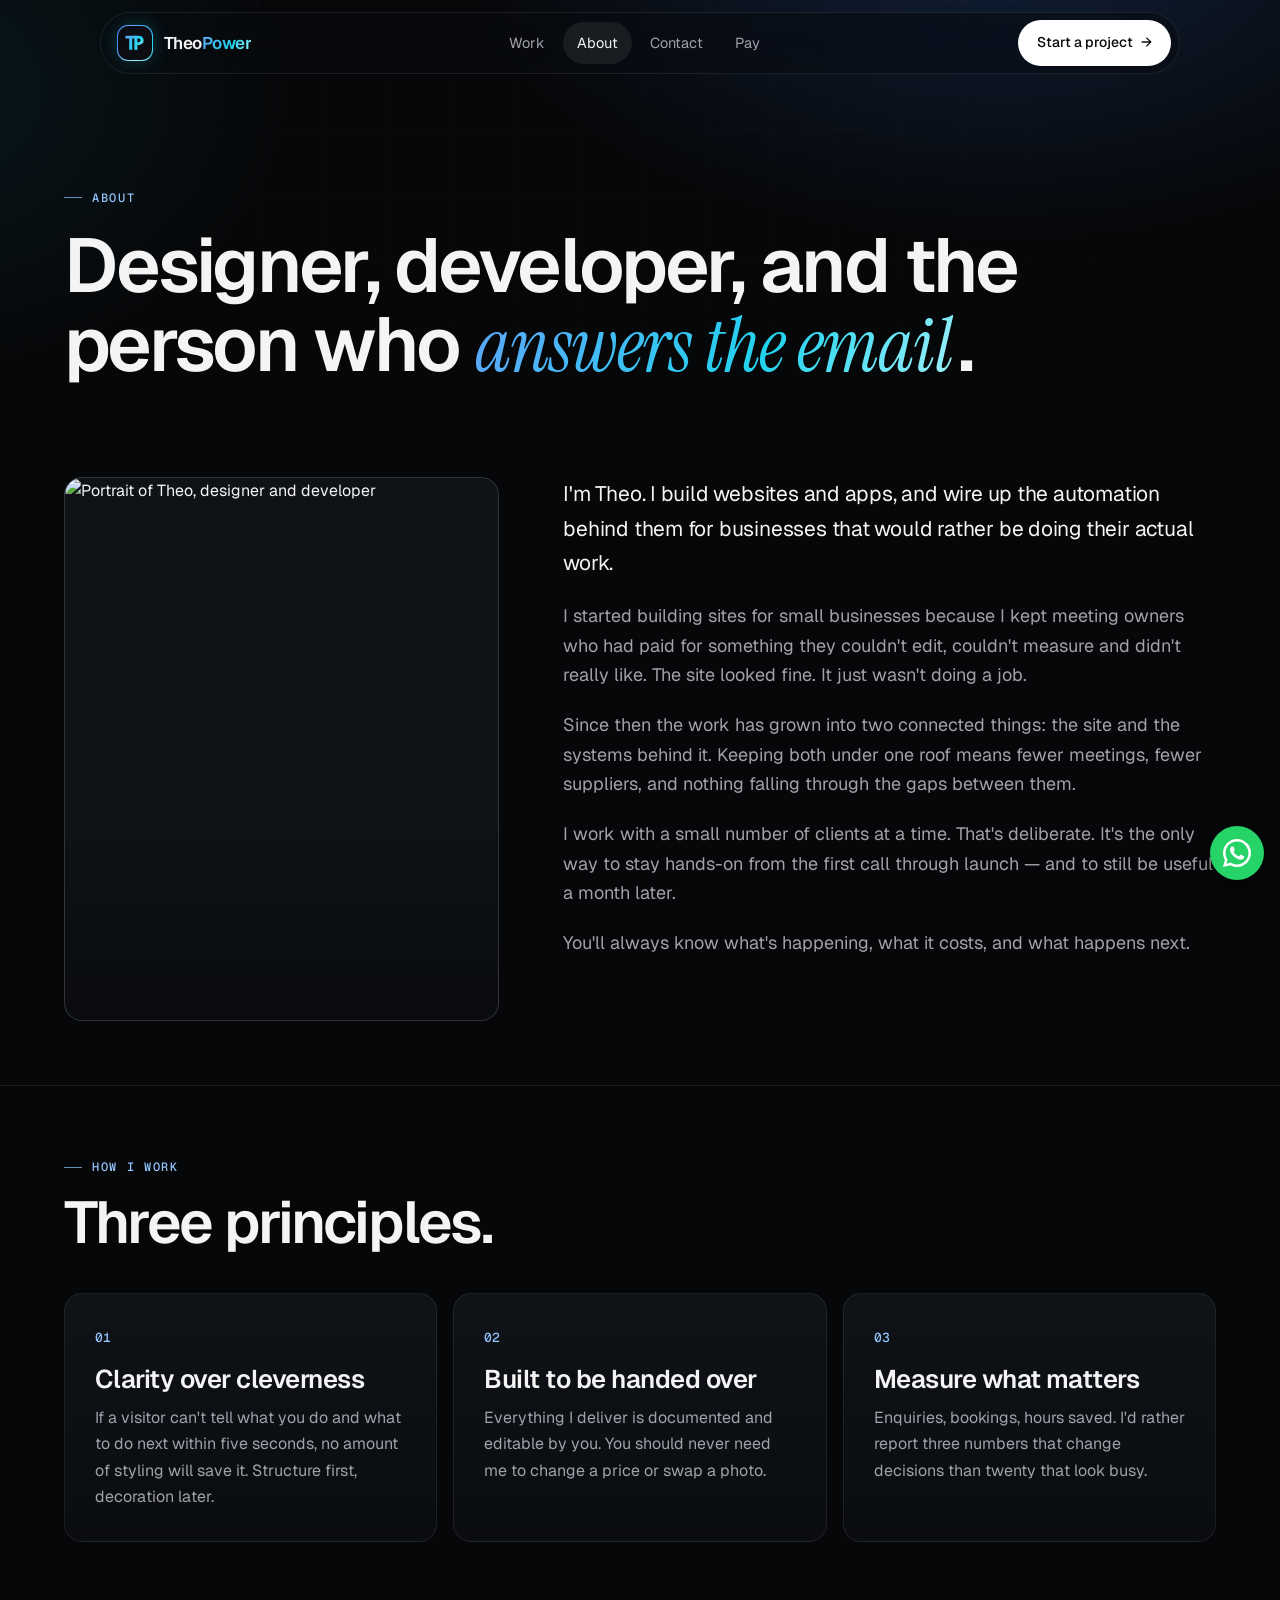
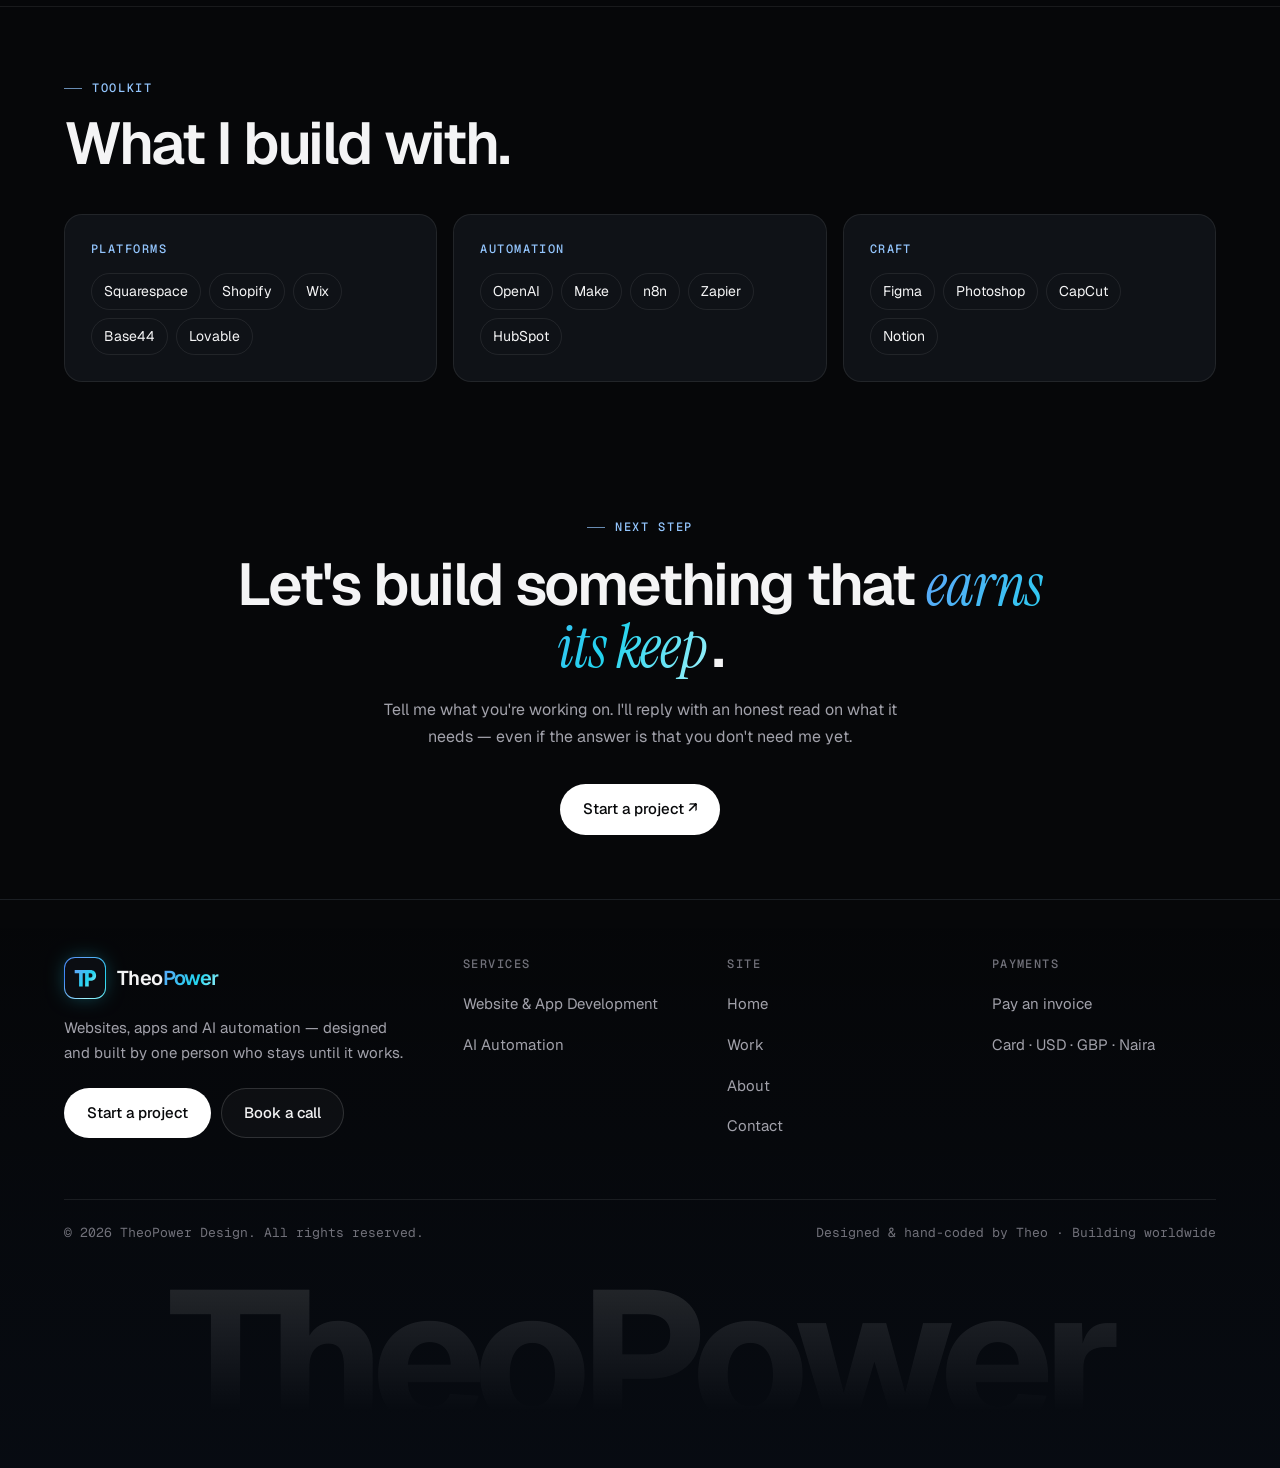
==== commit 44f72307: "Brand: vector TP logo, favicon, link-preview image" ====
--- a/about.html
+++ b/about.html
@@ -7,6 +7,17 @@
 <meta name="color-scheme" content="dark">
 <title>About | TheoPower</title>
 <meta name="description" content="Designer, developer, and the person who answers the email.">
+<link rel="icon" type="image/svg+xml" href="tp-mark.svg">
+<link rel="apple-touch-icon" href="tp-mark-256.png">
+<meta property="og:type" content="website">
+<meta property="og:site_name" content="TheoPower">
+<meta property="og:url" content="https://powertech22.github.io/theopowerdesign/about.html">
+<meta property="og:title" content="About | TheoPower">
+<meta property="og:description" content="Designer, developer, and the person who answers the email.">
+<meta property="og:image" content="https://powertech22.github.io/theopowerdesign/og-image.png">
+<meta property="og:image:width" content="1200"><meta property="og:image:height" content="630">
+<meta name="twitter:card" content="summary_large_image">
+<meta name="twitter:image" content="https://powertech22.github.io/theopowerdesign/og-image.png">
 <link rel="stylesheet" href="styles.css">
 </head>
 <body data-page="about">
--- a/styles.css
+++ b/styles.css
@@ -85,9 +85,9 @@
 .progress{position:fixed;top:0;left:0;height:2px;width:100%;transform-origin:0 50%;transform:scaleX(0);background:var(--grad);z-index:60}
 
 /* sections */
-section{padding:110px 0}
-@media(max-width:600px){section{padding:72px 0}}
-.sec-head{display:grid;grid-template-columns:1.1fr .9fr;gap:40px;align-items:end;margin-bottom:56px}
+section{padding:clamp(64px,7vw,96px) 0}
+@media(max-width:600px){section{padding:56px 0}}
+.sec-head{display:grid;grid-template-columns:1.1fr .9fr;gap:40px;align-items:end;margin-bottom:44px}
 .sec-head h2{margin-top:16px}
 @media(max-width:860px){.sec-head{grid-template-columns:1fr;gap:18px;margin-bottom:40px}}
 .divider{border-top:1px solid var(--line)}
@@ -414,7 +414,7 @@
   .nav-links{font-size:17px}
   .term-body{font-size:16px}
   .b-visual{height:320px}
-  section{padding:140px 0}
+  section{padding:112px 0}
 }
 @media(prefers-reduced-motion:reduce){
   .reveal{opacity:1;transform:none}
@@ -425,3 +425,64 @@
 .hero-visual .c1{top:-17px;right:auto;left:36px}
 @media(max-width:600px){.term-body .d{display:none}.term-body{min-height:250px}.hero-visual .c1{left:16px}}
 .page-hero a.eyebrow::before{display:none}
+.reviews{display:grid;grid-template-columns:1.4fr .6fr;gap:40px;align-items:center;padding:44px}
+.reviews h2{margin:16px 0 14px}
+.rv-cta{display:flex;flex-direction:column;align-items:flex-start;gap:16px}
+.stars{font-size:26px;letter-spacing:4px;background:var(--grad);-webkit-background-clip:text;background-clip:text;color:transparent}
+@media(max-width:820px){.reviews{grid-template-columns:1fr;padding:28px;gap:24px}}
+/* portfolio filters */
+.filters{display:flex;flex-wrap:wrap;gap:8px;margin:-24px 0 26px}
+.filters button{display:inline-flex;align-items:center;gap:8px;min-height:40px;padding:8px 16px;border-radius:999px;border:1px solid var(--line-2);background:rgba(255,255,255,.02);color:var(--muted);font:500 14px var(--sans);cursor:pointer;transition:.2s}
+.filters button span{font:500 11px var(--mono);color:var(--faint)}
+.filters button:hover{color:var(--text)}
+.filters button[aria-selected="true"]{background:#fff;color:#07080a;border-color:#fff}
+.filters button[aria-selected="true"] span{color:#52525b}
+.more-wrap{display:flex;justify-content:center;margin-top:28px}
+/* reviews */
+.score{display:flex;flex-direction:column;gap:2px}
+.score b{font:600 64px/1 var(--sans);letter-spacing:-.05em;background:var(--grad);-webkit-background-clip:text;background-clip:text;color:transparent}
+.score span{font-size:20px;letter-spacing:3px;color:#fbbf24}
+.score small{font:500 12px var(--mono);color:var(--faint);letter-spacing:.06em}
+.quotes{display:grid;grid-template-columns:repeat(3,1fr);gap:16px;margin-top:16px}
+.quotes figure{margin:0;display:flex;flex-direction:column;gap:18px}
+.quotes blockquote{font:400 16.5px/1.6 var(--sans);letter-spacing:0;margin:0;color:var(--text)}
+.quotes figcaption{margin-top:auto;font:500 12px var(--mono);color:var(--faint);letter-spacing:.04em}
+@media(max-width:900px){.quotes{grid-template-columns:1fr}}
+
+/* ---------- logo (code-built, no image) ---------- */
+.logo{gap:11px}
+.logo-mark{position:relative;width:36px;height:36px;border-radius:11px;display:grid;place-items:center;flex:0 0 auto;
+  background:linear-gradient(#0b0d12,#0b0d12) padding-box,conic-gradient(from var(--ang,0deg),#60a5fa,#22d3ee,#a5f3fc,#3b82f6,#60a5fa) border-box;
+  border:1.5px solid transparent;box-shadow:0 0 22px -6px rgba(34,211,238,.55);animation:spinb 6s linear infinite}
+.logo-mark b,.logo-mark i{font:800 15px/1 var(--sans);font-style:normal;letter-spacing:-.06em;background:var(--grad);-webkit-background-clip:text;background-clip:text;color:transparent}
+.logo-mark{grid-template-columns:auto auto}
+.logo-mark i{margin-left:-1px}
+.logo-text{font:600 17px/1 var(--sans);letter-spacing:-.03em;color:var(--text)}
+.logo-text span{background:var(--grad);-webkit-background-clip:text;background-clip:text;color:transparent}
+.logo:hover .logo-mark{box-shadow:0 0 30px -4px rgba(34,211,238,.8)}
+@property --ang{syntax:"<angle>";initial-value:0deg;inherits:false}
+@keyframes spinb{to{--ang:360deg}}
+.site-footer .logo-mark{width:42px;height:42px}
+.site-footer .logo-text{font-size:20px}
+@media(prefers-reduced-motion:reduce){.logo-mark{animation:none}}
+/* tighter rhythm: no doubled gaps between stacked sections */
+.cta{padding:clamp(56px,6vw,88px) 0}
+.hero{padding-bottom:72px}
+.filters{margin:-14px 0 24px}
+/* spacing pass 2 */
+section{padding:clamp(48px,5vw,70px) 0}
+@media(max-width:600px){section{padding:44px 0}}
+@media(min-width:2200px){section{padding:90px 0}}
+.hero{padding-bottom:56px}
+@media(max-width:980px){.hero{padding-bottom:48px}}
+.logos{padding-top:26px}
+.sec-head{margin-bottom:40px}
+@media(max-width:860px){.sec-head{margin-bottom:30px}}
+.more-wrap{margin-top:24px}
+.site-footer{padding-top:56px}
+.cta{padding:clamp(40px,5vw,64px) 0}
+.logo-mark{display:flex;align-items:center;justify-content:center;gap:0}
+.logo-mark b,.logo-mark i{font-size:16px}
+.logo-mark i{margin-left:-.5px}
+.site-footer{padding-bottom:calc(28px + env(safe-area-inset-bottom))}.foot-word{margin-top:36px}
+.logo-mark svg{width:62%;height:auto;display:block}
